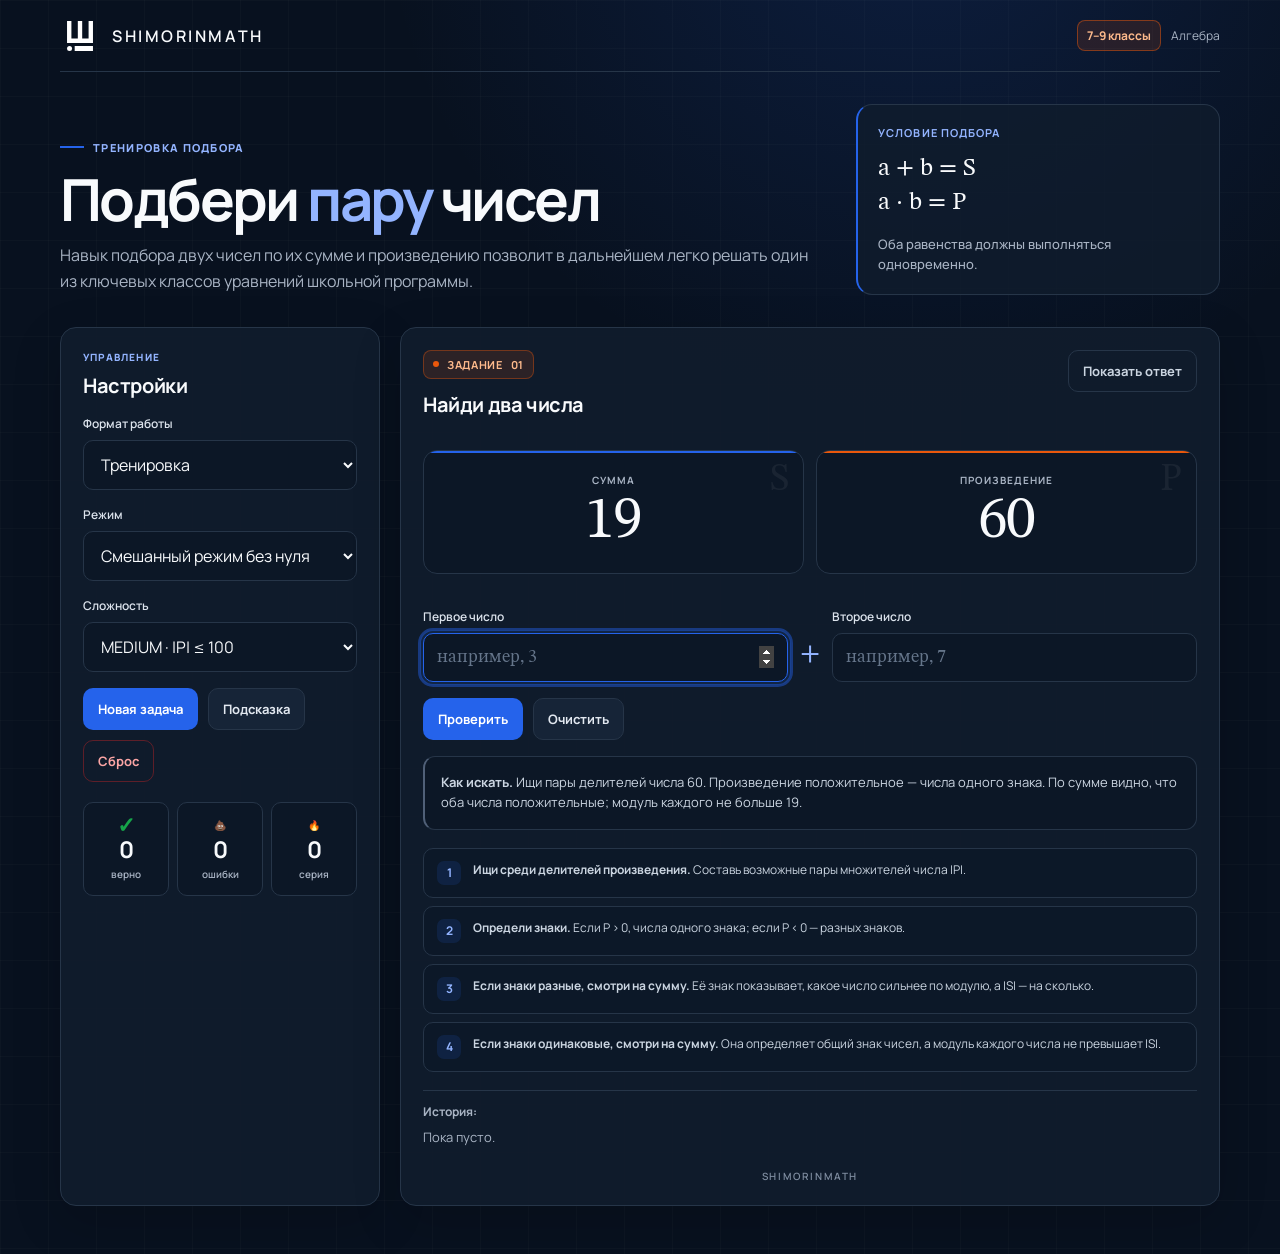
==== index.html @ 1be55e90 "Publish SHIMORINMATH trainer" ====
<!DOCTYPE html>
<html lang="ru">
<head>
  <meta charset="UTF-8" />
  <meta name="viewport" content="width=device-width, initial-scale=1.0" />
  <title>Подбери пару — SHIMORINMATH</title>
  <link rel="icon" href="SHIMORINMATH_Favicon.svg" type="image/svg+xml" />
  <style>
    @import url('https://fonts.googleapis.com/css2?family=Manrope:wght@400;500;600;700;800&family=STIX+Two+Math&display=swap');
    :root{
      --bg:#f2f0e9;
      --paper:#fffdf7;
      --ink:#101114;
      --muted:#66655f;
      --line:#101114;
      --soft-line:#d8d5ca;
      --acid:#eaff46;
      --blue:#4056f4;
      --pink:#ff6e91;
      --good:#087a4b;
      --bad:#b42318;
      --warn:#9a5800;
      --shadow:8px 8px 0 #101114;
      --radius:20px;
    }
    *{box-sizing:border-box}
    html{scroll-behavior:smooth}
    body{
      margin:0;
      font-family: Inter, -apple-system, BlinkMacSystemFont, "Segoe UI", Arial, sans-serif;
      background:
        linear-gradient(rgba(16,17,20,.045) 1px, transparent 1px),
        linear-gradient(90deg,rgba(16,17,20,.045) 1px, transparent 1px),
        var(--bg);
      background-size:28px 28px;
      color:var(--ink);
      min-height:100vh;
    }
    button,input,select{font:inherit}
    button:focus-visible,input:focus-visible,select:focus-visible{outline:4px solid rgba(64,86,244,.28);outline-offset:2px}
    .page{max-width:1240px;margin:0 auto;padding:22px 18px 44px}
    header{
      display:flex;align-items:center;justify-content:space-between;gap:18px;
      color:var(--muted);font-size:13px;letter-spacing:.02em;margin-bottom:18px;
    }
    .brand{display:flex;align-items:center;gap:11px;font-weight:950;color:var(--ink);letter-spacing:-.03em}
    .brand-mark{width:40px;height:40px;display:grid;place-items:center;background:var(--acid);border:2px solid var(--ink);border-radius:11px;transform:rotate(-3deg);font-size:15px}
    .brand-name{font-size:17px}.brand-name i{font-style:normal;color:var(--blue)}
    .header-note{font-family:ui-monospace,SFMono-Regular,Menlo,monospace;text-transform:uppercase;letter-spacing:.08em}
    .hero{
      position:relative;overflow:hidden;
      background:var(--ink);color:#fff;
      border:2px solid var(--line);
      border-radius:var(--radius);
      box-shadow:var(--shadow);
      padding:32px;
      display:grid;
      grid-template-columns:1.25fr .75fr;
      gap:28px;
      align-items:stretch;
    }
    .hero:after{content:"x²";position:absolute;right:-24px;bottom:-68px;font-size:220px;font-weight:950;color:rgba(255,255,255,.045);letter-spacing:-.09em;pointer-events:none}
    .eyebrow{display:inline-flex;align-items:center;gap:8px;background:var(--acid);color:var(--ink);border-radius:999px;padding:8px 12px;font-size:12px;font-weight:950;text-transform:uppercase;letter-spacing:.09em;margin-bottom:18px}
    .eyebrow:before{content:"";width:8px;height:8px;border-radius:50%;background:var(--blue)}
    h1{margin:0 0 12px;font-size:clamp(36px,5.2vw,68px);line-height:.94;letter-spacing:-.065em;max-width:760px}
    .hero h1 em{font-style:normal;color:var(--acid)}
    .lead{margin:0;color:#cbc9c1;font-size:18px;line-height:1.5;max-width:760px}
    .pill-row{display:flex;gap:10px;flex-wrap:wrap;margin-top:20px}
    .pill{border:1px solid #4a4b50;background:#222328;color:#f8f7f2;border-radius:999px;padding:8px 12px;font-size:13px}
    .formula-card{
      position:relative;z-index:1;border:2px solid var(--ink);background:var(--acid);color:var(--ink);
      border-radius:18px;padding:22px;display:flex;flex-direction:column;justify-content:center;gap:13px;transform:rotate(1deg);
    }
    .formula-title{font-weight:950;font-size:13px;text-transform:uppercase;letter-spacing:.1em}
    .formula{font-size:25px;line-height:1.28;font-weight:900;letter-spacing:-.035em}
    .formula small{display:block;color:#37382f;font-weight:650;font-size:14px;margin-top:6px;letter-spacing:0;line-height:1.45}

    .grid{display:grid;grid-template-columns:350px 1fr;gap:22px;margin-top:24px}
    .panel{background:var(--paper);border:2px solid var(--line);border-radius:var(--radius);box-shadow:5px 5px 0 rgba(16,17,20,.95);padding:22px}
    .panel h2{margin:0 0 14px;font-size:22px;letter-spacing:-.035em}
    .section-kicker{font-family:ui-monospace,SFMono-Regular,Menlo,monospace;color:var(--blue);font-size:11px;font-weight:900;text-transform:uppercase;letter-spacing:.1em;margin-bottom:8px}
    label{display:block;font-weight:850;margin:14px 0 8px}
    select, input{
      width:100%;border:2px solid var(--line);border-radius:13px;padding:13px 14px;background:#fff;color:var(--ink);outline:none;
    }
    input:focus, select:focus{border-color:var(--blue);box-shadow:0 0 0 4px rgba(64,86,244,.13)}
    .btns{display:flex;gap:10px;flex-wrap:wrap;margin-top:16px}
    button{
      border:2px solid var(--ink);border-radius:13px;padding:12px 15px;font-weight:900;font-size:14px;cursor:pointer;
      transition:.15s transform ease,.15s box-shadow ease,.15s background ease;box-shadow:3px 3px 0 var(--ink);
    }
    button:hover{transform:translate(-1px,-1px);box-shadow:5px 5px 0 var(--ink)}
    button:active{transform:translate(2px,2px);box-shadow:1px 1px 0 var(--ink)}
    .primary{background:var(--blue);color:white}
    .secondary{background:var(--acid);color:var(--ink)}
    .ghost{background:#fff;color:var(--ink)}
    .danger{background:#ffe6e1;color:var(--bad)}
    .stats{display:grid;grid-template-columns:repeat(3,1fr);gap:10px;margin-top:18px}
    .stat{background:#fff;border:2px solid var(--line);border-radius:14px;padding:11px 7px;text-align:center}
    .stat:nth-child(1){background:var(--acid)}
    .stat b{display:block;font-size:24px;line-height:1}.stat span{font-size:11px;color:#44443f;font-weight:750}

    .task{position:relative;overflow:hidden;min-height:560px}
    .task-top{display:flex;justify-content:space-between;gap:16px;align-items:flex-start;margin-bottom:18px}
    .badge{display:inline-flex;align-items:center;gap:7px;border:2px solid var(--ink);border-radius:999px;background:#fff;color:var(--ink);padding:7px 11px;font-weight:900;font-size:13px}
    .quality{margin-top:9px;color:var(--muted);font-size:13px;font-weight:700}
    .big-numbers{display:grid;grid-template-columns:1fr 1fr;gap:14px;margin:18px 0}
    .number-card{
      position:relative;overflow:hidden;border:2px solid var(--line);border-radius:18px;background:#fff;padding:20px;text-align:center;
    }
    .number-card:first-child{background:var(--acid)}
    .number-card:last-child{background:#dfe3ff}
    .number-card:after{position:absolute;right:12px;top:6px;font:900 44px/1 ui-monospace,SFMono-Regular,Menlo,monospace;color:rgba(16,17,20,.09)}
    .number-card:first-child:after{content:"S"}.number-card:last-child:after{content:"P"}
    .number-card span{display:block;color:#44443f;font-weight:850;margin-bottom:6px;text-transform:uppercase;letter-spacing:.08em;font-size:12px}.number-card b{font-size:62px;letter-spacing:-.07em}
    .inputs{display:grid;grid-template-columns:1fr auto 1fr;gap:12px;align-items:end;margin:18px 0 12px}
    .plus{padding-bottom:12px;font-size:30px;font-weight:950;color:var(--blue)}
    .feedback{min-height:74px;margin-top:16px;border-radius:16px;padding:16px 18px;border:2px solid var(--line);background:#f5f3ec;color:#34342f;line-height:1.45}
    .feedback.good{background:#e6f9ed;border-color:var(--good);color:#05603a}.feedback.bad{background:#fff0ed;border-color:var(--bad);color:#912018}.feedback.warn{background:#fff3cf;border-color:var(--warn);color:#7b4600}
    .steps{margin-top:18px;display:grid;gap:10px}
    .step{display:flex;gap:12px;align-items:flex-start;border:1.5px solid var(--soft-line);background:#fff;border-radius:14px;padding:13px 14px;color:#34342f;line-height:1.42}
    .step-num{flex:0 0 auto;width:28px;height:28px;border:2px solid var(--ink);border-radius:9px;background:var(--acid);display:grid;place-items:center;font-weight:950;color:var(--ink)}
    .hint-box{display:none;margin-top:14px;border:2px dashed var(--blue);background:#eff1ff;border-radius:16px;padding:15px 16px;color:#2639a8;line-height:1.45}
    .hint-box.show{display:block}
    .history{margin-top:18px;max-height:150px;overflow:auto;border-top:2px solid var(--line);padding-top:12px;color:var(--muted);font-size:14px}
    .history-item{display:flex;justify-content:space-between;gap:10px;padding:7px 0;border-bottom:1px solid var(--soft-line)}.history-item:last-child{border-bottom:0}
    .mini{font-size:13px;color:var(--muted);line-height:1.45;margin-top:8px}
    .method-note{margin-top:18px;padding:14px;border-radius:14px;background:#f1efe6;border:1.5px solid var(--soft-line);font-size:12px;color:#5d5c55;line-height:1.5}
    .method-note b{color:var(--ink)}
    .print-note{margin-top:22px;color:var(--ink);text-align:center;font-weight:950;letter-spacing:-.03em;font-size:15px}.print-note i{font-style:normal;color:var(--blue)}
    .confetti{position:absolute;inset:0;pointer-events:none;overflow:hidden}.confetti i{position:absolute;width:8px;height:14px;border:2px solid var(--ink);border-radius:3px;background:var(--acid);opacity:.95;animation:fall 900ms ease-out forwards}
    @keyframes fall{0%{transform:translateY(-30px) rotate(0deg);opacity:1}100%{transform:translateY(520px) rotate(320deg);opacity:0}}
    @media(max-width:900px){.hero,.grid{grid-template-columns:1fr}.hero{padding:26px}.formula-card{transform:none}.number-card b{font-size:48px}.inputs{grid-template-columns:1fr}.plus{display:none}}
    @media(max-width:560px){.page{padding:12px 10px 30px}header{align-items:flex-start}.header-note{display:none}.hero,.panel{padding:18px;box-shadow:4px 4px 0 var(--ink)}.big-numbers{grid-template-columns:1fr 1fr;gap:8px}.number-card{padding:16px 8px}.number-card b{font-size:42px}.task-top{align-items:center}.task-top .ghost{padding:9px 10px}.btns button{flex:1}.stats{gap:6px}.brand-name{font-size:15px}}
    @media(prefers-reduced-motion:reduce){*{scroll-behavior:auto!important;animation-duration:.01ms!important;transition:none!important}}

    /* SHIMORINMATH brandbook v1.0 — digital product */
    :root{
      --bg:#08111F;
      --paper:#101C2C;
      --ink:#F8FAFC;
      --muted:#A9B4C4;
      --line:#263548;
      --soft-line:#263548;
      --blue:#2563EB;
      --good:#16A34A;
      --bad:#DC2626;
      --warn:#D97706;
      --orange:#EA580C;
      --surface-deep:#0C1726;
      --surface-raised:#162437;
      --shadow:0 16px 50px rgba(0,0,0,.16);
      --radius:16px;
      --font:Manrope,-apple-system,BlinkMacSystemFont,"Segoe UI",Arial,sans-serif;
      --math:"STIX Two Math","Cambria Math",Georgia,serif;
    }
    html{color-scheme:dark}
    body{
      font-family:var(--font);
      background:
        radial-gradient(circle at 72% -10%,rgba(37,99,235,.16),transparent 34rem),
        linear-gradient(rgba(255,255,255,.018) 1px,transparent 1px),
        linear-gradient(90deg,rgba(255,255,255,.018) 1px,transparent 1px),
        var(--bg);
      background-size:auto,48px 48px,48px 48px,auto;
      color:var(--ink);
    }
    button:focus-visible,input:focus-visible,select:focus-visible{outline:3px solid rgba(37,99,235,.45);outline-offset:2px}
    .page{max-width:1200px;padding:0 20px 48px}
    header{
      min-height:72px;margin-bottom:32px;border-bottom:1px solid var(--line);
      align-items:center;color:var(--muted);font-size:12px;
    }
    .brand{gap:12px;color:var(--ink);font-weight:600;letter-spacing:0}
    .brand-logo{display:block;width:40px;height:40px;flex:0 0 40px}
    .brand-name{font-size:16px;font-weight:600;letter-spacing:.16em}
    .header-note{display:flex;align-items:center;gap:10px;font-family:var(--font);text-transform:none;letter-spacing:0}
    .age-marker{
      padding:6px 9px;border:1px solid rgba(234,88,12,.48);border-radius:8px;
      background:rgba(234,88,12,.13);color:#FDBA8C;font-weight:700;
    }
    .hero{
      padding:0 0 32px;background:transparent;color:var(--ink);border:0;border-radius:0;box-shadow:none;
      grid-template-columns:1.35fr .65fr;gap:40px;align-items:end;overflow:visible;
    }
    .hero:after{display:none}
    .eyebrow{
      display:flex;align-items:center;gap:9px;padding:0;margin-bottom:14px;background:transparent;color:#93B4FF;
      border-radius:0;font-size:11px;font-weight:800;letter-spacing:.12em;
    }
    .eyebrow:before{width:24px;height:2px;border-radius:0;background:var(--blue)}
    h1{margin:0 0 14px;font-size:clamp(36px,5vw,58px);line-height:1.02;letter-spacing:-.045em;font-weight:700}
    .hero h1 em{color:#93B4FF}
    .lead{color:var(--muted);font-size:16px;line-height:1.65}
    .pill-row{margin-top:20px}
    .pill{
      border:1px solid var(--line);background:rgba(16,28,44,.72);color:#CBD5E1;
      border-radius:8px;padding:7px 10px;font-size:11px;font-weight:600;
    }
    .formula-card{
      position:relative;border:1px solid var(--line);border-left:2px solid var(--blue);
      background:rgba(16,28,44,.8);color:var(--ink);border-radius:var(--radius);
      padding:20px;gap:12px;transform:none;
    }
    .formula-title{color:#93B4FF;font-weight:700;font-size:11px}
    .formula{font-family:var(--math);font-size:25px;line-height:1.35;font-weight:400;letter-spacing:0}
    .formula small{color:var(--muted);font-family:var(--font);font-weight:500;font-size:13px;margin-top:2px;line-height:1.55}
    .grid{grid-template-columns:320px 1fr;gap:20px;margin-top:0}
    .panel{
      background:rgba(16,28,44,.94);border:1px solid var(--line);border-radius:var(--radius);
      box-shadow:var(--shadow);padding:22px;
    }
    .panel h2{font-size:20px;letter-spacing:-.02em;font-weight:700}
    .section-kicker{font-family:var(--font);color:#93B4FF;font-size:10px;font-weight:800;letter-spacing:.12em}
    label{color:#DCE3EC;font-weight:600;font-size:12px;margin:16px 0 8px}
    select,input{
      border:1px solid var(--line);border-radius:10px;padding:12px 13px;
      background:var(--surface-deep);color:var(--ink);
    }
    input::placeholder{color:#65758A}
    input:focus,select:focus{border-color:var(--blue);box-shadow:0 0 0 3px rgba(37,99,235,.13)}
    button{
      border:1px solid transparent;border-radius:10px;padding:11px 14px;font-weight:700;font-size:13px;
      box-shadow:none;transition:.16s background ease,.16s border-color ease,.16s transform ease;
    }
    button:hover{transform:translateY(-1px);box-shadow:none}
    button:active{transform:translateY(0);box-shadow:none}
    .primary{background:var(--blue);color:#fff}.primary:hover{background:#1D4ED8}
    .secondary{background:var(--surface-raised);border-color:var(--line);color:#E2E8F0}
    .secondary:hover,.ghost:hover{background:#1B2B40}
    .ghost{background:transparent;border-color:var(--line);color:#CBD5E1}
    .danger{background:transparent;border-color:rgba(220,38,38,.38);color:#FCA5A5}
    .danger:hover{background:rgba(220,38,38,.13)}
    .stats{gap:8px;margin-top:20px}
    .stat{background:var(--surface-deep);border:1px solid var(--line);border-radius:10px;padding:12px 6px}
    .stat:nth-child(1){background:var(--surface-deep)}
    .stat b{font-size:23px;font-weight:700}.stat span{font-size:10px;color:var(--muted);font-weight:600}
    .badge{
      gap:8px;border:1px solid rgba(234,88,12,.38);border-radius:8px;
      background:rgba(234,88,12,.13);color:#FDBA8C;padding:6px 9px;
      font-weight:700;font-size:11px;text-transform:uppercase;letter-spacing:.06em;
    }
    .badge:before{content:"";width:6px;height:6px;border-radius:50%;background:var(--orange)}
    .quality{margin-top:8px;color:var(--muted);font-size:12px;font-weight:500}
    .big-numbers{gap:12px}
    .number-card{
      border:1px solid var(--line);border-radius:14px;background:var(--surface-deep);
      padding:22px;
    }
    .number-card:first-child,.number-card:last-child{background:var(--surface-deep)}
    .number-card:before{content:"";position:absolute;left:0;right:0;top:0;height:2px;background:var(--blue)}
    .number-card:last-child:before{background:var(--orange)}
    .number-card:after{right:14px;top:10px;font:400 38px/1 var(--math);color:rgba(248,250,252,.06)}
    .number-card span{color:var(--muted);font-weight:700;margin-bottom:4px;font-size:10px;letter-spacing:.1em}
    .number-card b{font-family:var(--math);font-size:60px;font-weight:400;line-height:1;letter-spacing:-.02em}
    .inputs input{font-family:var(--math);font-size:18px}
    .plus{padding-bottom:10px;font-family:var(--math);font-size:28px;font-weight:400;color:#93B4FF}
    .feedback{
      border:1px solid var(--line);border-left:2px solid #506078;border-radius:12px;
      background:var(--surface-deep);color:#CBD5E1;padding:15px 16px;line-height:1.55;font-size:13px;
    }
    .feedback.good{background:rgba(22,163,74,.13);border-color:rgba(22,163,74,.45);border-left-color:var(--good);color:#BBF7D0}
    .feedback.bad{background:rgba(220,38,38,.13);border-color:rgba(220,38,38,.42);border-left-color:var(--bad);color:#FECACA}
    .feedback.warn{background:rgba(217,119,6,.13);border-color:rgba(217,119,6,.4);border-left-color:var(--warn);color:#FDE68A}
    .steps{gap:8px}
    .step{
      border:1px solid var(--line);background:rgba(12,23,38,.58);border-radius:10px;
      padding:12px 13px;color:#CBD5E1;line-height:1.5;font-size:12px;
    }
    .step-num{
      width:24px;height:24px;border:0;border-radius:7px;background:rgba(37,99,235,.14);
      font-weight:700;color:#93B4FF;
    }
    .hint-box{
      border:1px solid rgba(37,99,235,.45);border-left:2px solid var(--blue);
      background:rgba(37,99,235,.14);border-radius:12px;padding:15px 16px;
      color:#C7D7FE;line-height:1.5;font-size:13px;
    }
    .history{border-top:1px solid var(--line);color:var(--muted);font-size:12px}
    .history-item{border-bottom:1px solid rgba(38,53,72,.72)}
    .method-note{
      padding:13px;border-radius:10px;background:var(--surface-deep);border:1px solid var(--line);
      font-size:11px;color:var(--muted);line-height:1.55;
    }
    .method-note b{color:#DCE3EC}
    .print-note{color:#7F8DA0;font-weight:600;letter-spacing:.16em;font-size:10px}
    .confetti{display:none}
    .task.is-solved{animation:solvedPulse 700ms ease}
    @keyframes solvedPulse{0%,100%{border-color:var(--line)}45%{border-color:rgba(22,163,74,.82);box-shadow:0 0 0 4px rgba(22,163,74,.09)}}
    @media(max-width:900px){
      .hero,.grid{grid-template-columns:1fr}.hero{padding:0 0 24px;gap:24px}
      .number-card b{font-size:50px}.inputs{grid-template-columns:1fr}.plus{display:none}
    }
    @media(max-width:560px){
      .page{padding:0 12px 32px}header{min-height:64px;margin-bottom:24px;align-items:center}
      .brand-divider,.brand-product,.header-note>span:not(.age-marker){display:none}.header-note{display:flex}
      .hero{padding:0 0 24px}.panel{padding:17px;box-shadow:var(--shadow)}
      .number-card{padding:18px 8px}.number-card b{font-size:44px}.brand-name{font-size:14px}
    }
    [hidden]{display:none!important}
    button:disabled,select:disabled,input:disabled{cursor:not-allowed;opacity:.52}
    .stat-icon{display:block;height:20px;margin-bottom:3px;font-size:17px;line-height:20px}
    .stat-icon.correct{color:var(--good);font-size:22px;font-weight:800}
    .exam-status{display:grid;grid-template-columns:1fr 1fr;gap:8px;margin-top:14px}
    .exam-metric{padding:11px 12px;border:1px solid rgba(234,88,12,.4);border-radius:10px;background:rgba(234,88,12,.1)}
    .exam-metric span{display:block;color:#FDBA8C;font-size:9px;font-weight:700;text-transform:uppercase;letter-spacing:.09em}
    .exam-metric b{display:block;margin-top:4px;color:var(--ink);font-size:20px}
    .exam-result{
      position:absolute;inset:0;z-index:5;display:grid;place-items:center;padding:24px;
      background:rgba(8,17,31,.94);backdrop-filter:blur(8px);
    }
    .result-card{
      width:min(520px,100%);padding:28px;border:1px solid var(--line);border-top:2px solid var(--blue);
      border-radius:16px;background:var(--paper);box-shadow:0 22px 70px rgba(0,0,0,.35);text-align:center;
    }
    .result-label{color:#93B4FF;font-size:11px;font-weight:800;text-transform:uppercase;letter-spacing:.12em}
    .result-grade{margin:8px 0 2px;font-family:var(--math);font-size:86px;font-weight:400;line-height:1;color:var(--ink)}
    .result-summary{color:#DCE3EC;font-size:15px;font-weight:700}
    .result-comment{max-width:410px;margin:14px auto 0;color:var(--muted);font-size:13px;line-height:1.6}
    .result-card .btns{justify-content:center;margin-top:22px}
  </style>
</head>
<body>
  <div class="page">
    <header>
      <div class="brand">
        <img class="brand-logo" src="SHIMORINMATH_Logo_White.svg" alt="" width="40" height="40" />
        <span class="brand-name">SHIMORINMATH</span>
      </div>
      <div class="header-note"><span class="age-marker">7–9 классы</span><span>Алгебра</span></div>
    </header>

    <section class="hero">
      <div>
        <div class="eyebrow">Тренировка подбора</div>
        <h1>Подбери <em>пару</em> чисел</h1>
        <p class="lead">Навык подбора двух чисел по их сумме и произведению позволит в дальнейшем легко решать один из ключевых классов уравнений школьной программы.</p>
      </div>
      <div class="formula-card">
        <div class="formula-title">Условие подбора</div>
        <div class="formula">a + b = S<br>a · b = P</div>
        <div class="formula"><small>Оба равенства должны выполняться одновременно.</small></div>
      </div>
    </section>

    <main class="grid">
      <aside class="panel">
        <div class="section-kicker">управление</div>
        <h2>Настройки</h2>
        <label for="workMode">Формат работы</label>
        <select id="workMode">
          <option value="training" selected>Тренировка</option>
          <option value="exam">Зачёт: 5 заданий за 3 минуты</option>
        </select>

        <label for="level">Режим</label>
        <select id="level">
          <option value="positive">Оба числа положительные</option>
          <option value="sameSign">Одинаковые знаки без нуля</option>
          <option value="differentSign">Разные знаки без нуля</option>
          <option value="mixed" selected>Смешанный режим без нуля</option>
        </select>

        <label for="range">Сложность</label>
        <select id="range">
          <option value="50">LIGHT · |P| ≤ 50</option>
          <option value="100" selected>MEDIUM · |P| ≤ 100</option>
          <option value="200">HARD · |P| ≤ 200</option>
        </select>

        <div class="btns">
          <button class="primary" id="newTask">Новая задача</button>
          <button class="secondary" id="showHint">Подсказка</button>
          <button class="danger" id="resetStats">Сброс</button>
        </div>

        <div class="stats">
          <div class="stat"><span class="stat-icon correct">✓</span><b id="score">0</b><span>верно</span></div>
          <div class="stat"><span class="stat-icon">💩</span><b id="errors">0</b><span>ошибки</span></div>
          <div class="stat"><span class="stat-icon">🔥</span><b id="streak">0</b><span>серия</span></div>
        </div>

        <div class="exam-status" id="examStatus" hidden>
          <div class="exam-metric"><span>Осталось</span><b id="examTimer">03:00</b></div>
          <div class="exam-metric"><span>Выполнено</span><b id="examProgress">0 / 5</b></div>
        </div>

      </aside>

      <section class="panel task">
        <div class="task-top">
          <div>
            <span class="badge">Задание <span id="taskNumber">01</span></span>
            <h2 style="margin-top:12px">Найди два числа</h2>
          </div>
          <button class="ghost" id="reveal">Показать ответ</button>
        </div>

        <div class="big-numbers">
          <div class="number-card"><span>сумма</span><b id="sum">?</b></div>
          <div class="number-card"><span>произведение</span><b id="product">?</b></div>
        </div>

        <div class="inputs">
          <div>
            <label for="a">Первое число</label>
            <input id="a" type="number" inputmode="numeric" placeholder="например, 3" />
          </div>
          <div class="plus">+</div>
          <div>
            <label for="b">Второе число</label>
            <input id="b" type="number" inputmode="numeric" placeholder="например, 7" />
          </div>
        </div>

        <div class="btns">
          <button class="primary" id="check">Проверить</button>
          <button class="secondary" id="clear">Очистить</button>
        </div>

        <div class="feedback" id="feedback">Ищи подходящую пару среди делителей произведения, затем проверяй сумму.</div>
        <div class="hint-box" id="hint"></div>

        <div class="steps">
          <div class="step"><div class="step-num">1</div><div><b>Ищи среди делителей произведения.</b> Составь возможные пары множителей числа |P|.</div></div>
          <div class="step"><div class="step-num">2</div><div><b>Определи знаки.</b> Если P &gt; 0, числа одного знака; если P &lt; 0 — разных знаков.</div></div>
          <div class="step"><div class="step-num">3</div><div><b>Если знаки разные, смотри на сумму.</b> Её знак показывает, какое число сильнее по модулю, а |S| — на сколько.</div></div>
          <div class="step"><div class="step-num">4</div><div><b>Если знаки одинаковые, смотри на сумму.</b> Она определяет общий знак чисел, а модуль каждого числа не превышает |S|.</div></div>
        </div>

        <div class="history" id="history"><b>История:</b><div class="mini">Пока пусто.</div></div>
        <div class="print-note">SHIMORINMATH</div>

        <div class="exam-result" id="examResult" hidden>
          <div class="result-card">
            <div class="result-label">Результат зачёта</div>
            <div class="result-grade" id="resultGrade">5</div>
            <div class="result-summary" id="resultSummary">5 из 5 верно</div>
            <div class="result-comment" id="resultComment"></div>
            <div class="btns">
              <button class="primary" id="restartExam">Пройти ещё раз</button>
              <button class="ghost" id="exitExam">Тренировка</button>
            </div>
          </div>
        </div>
      </section>
    </main>
  </div>

<script>
  const state = {
    a: 2, b: 6, sum: 8, product: 12,
    score: 0, errors: 0, streak: 0, history: [],
    hintStage: 0, taskCount: 0, recentKeys: [],
    solved: false, advanceTimer: null,
    exam: { active: false, answered: 0, startedAt: 0, timerId: null }
  };
  const $ = id => document.getElementById(id);

  function randInt(min, max){ return Math.floor(Math.random() * (max - min + 1)) + min; }
  function choice(arr){ return arr[Math.floor(Math.random() * arr.length)]; }

  const LEVEL_PROFILE = {
    50:  { minProduct: 12, minRoutes: 2, maxNumber: 24 },
    100: { minProduct: 20, minRoutes: 2, maxNumber: 50 },
    200: { minProduct: 30, minRoutes: 3, maxNumber: 100 }
  };

  const routeCountCache = new Map();
  function nonTrivialRouteCount(product){
    const n = Math.abs(product);
    if(routeCountCache.has(n)) return routeCountCache.get(n);
    let count = 0;
    for(let d = 2; d <= Math.sqrt(n); d++){
      const q = n / d;
      if(Number.isInteger(q) && q <= 100) count++;
    }
    routeCountCache.set(n, count);
    return count;
  }

  const ALL_PAIRS = [];
  for(let a = -100; a <= 100; a++){
    if(Math.abs(a) <= 1) continue;
    for(let b = a; b <= 100; b++){
      if(Math.abs(b) <= 1) continue;
      const product = a * b;
      ALL_PAIRS.push({
        a, b,
        sum: a + b,
        product,
        routes: nonTrivialRouteCount(product)
      });
    }
  }

  const DATABASE = {
    50: buildByCap(50),
    100: buildByCap(100),
    200: buildByCap(200)
  };

  function buildByCap(cap){
    const profile = LEVEL_PROFILE[cap];
    return ALL_PAIRS
      .filter(pair => {
        const absProduct = Math.abs(pair.product);
        return absProduct >= profile.minProduct
          && absProduct <= cap
          && pair.routes >= profile.minRoutes
          && Math.max(Math.abs(pair.a), Math.abs(pair.b)) <= profile.maxNumber
          && pair.sum !== 0;
      })
      .map(pair => ({
        ...pair,
        contentScore:
          pair.routes * 18
          + (Math.abs(pair.product) / cap) * 16
          + (Math.min(Math.abs(pair.a), Math.abs(pair.b)) >= 3 ? 5 : 0)
          - (Math.abs(pair.a) === Math.abs(pair.b) ? 9 : 0)
      }));
  }

  function matchesMode(pair, mode){
    if(mode === 'positive') return pair.a > 0 && pair.b > 0;
    if(mode === 'sameSign') return pair.product > 0;
    if(mode === 'differentSign') return pair.product < 0;
    return true;
  }

  function makePair(){
    const cap = Number($('range').value);
    const level = $('level').value;
    const base = DATABASE[cap].filter(pair => matchesMode(pair, level));
    const fresh = base.filter(pair => !state.recentKeys.includes(`${pair.sum}|${pair.product}`));
    const available = fresh.length >= 10 ? fresh : base;

    const ranked = [...available].sort((x, y) => y.contentScore - x.contentScore);
    const eliteSize = Math.max(12, Math.ceil(ranked.length * 0.42));
    const elite = ranked.slice(0, eliteSize);
    const minScore = elite[elite.length - 1].contentScore;
    const weighted = elite.map(pair => ({
      pair,
      weight: Math.pow(pair.contentScore - minScore + 4, 1.35)
    }));
    const total = weighted.reduce((sum, item) => sum + item.weight, 0);
    let cursor = Math.random() * total;
    for(const item of weighted){
      cursor -= item.weight;
      if(cursor <= 0) return item.pair;
    }
    return choice(elite);
  }

  function searchAdvice(){
    const absProduct = Math.abs(state.product);
    const absSum = Math.abs(state.sum);
    if(state.product < 0){
      if(state.sum > 0){
        return `Ищи пары делителей числа ${absProduct}. Произведение отрицательное — знаки разные. Сумма положительная, поэтому положительное число больше по модулю на ${absSum}.`;
      }
      if(state.sum < 0){
        return `Ищи пары делителей числа ${absProduct}. Произведение отрицательное — знаки разные. Сумма отрицательная, поэтому отрицательное число больше по модулю на ${absSum}.`;
      }
      return `Ищи пары делителей числа ${absProduct}. Произведение отрицательное — знаки разные, а нулевая сумма означает равные модули.`;
    }
    const commonSign = state.sum > 0 ? 'положительные' : 'отрицательные';
    return `Ищи пары делителей числа ${absProduct}. Произведение положительное — числа одного знака. По сумме видно, что оба числа ${commonSign}; модуль каждого не больше ${absSum}.`;
  }

  function newTask(){
    if(state.advanceTimer){
      clearTimeout(state.advanceTimer);
      state.advanceTimer = null;
    }
    const p = makePair();
    state.a = p.a; state.b = p.b;
    state.sum = p.a + p.b;
    state.product = p.a * p.b;
    state.hintStage = 0;
    state.solved = false;
    state.taskCount++;
    const key = `${state.sum}|${state.product}`;
    state.recentKeys.unshift(key);
    state.recentKeys = state.recentKeys.slice(0, 12);
    $('sum').textContent = state.sum;
    $('product').textContent = state.product;
    $('taskNumber').textContent = String(state.taskCount).padStart(2, '0');
    $('a').value = '';
    $('b').value = '';
    $('hint').classList.remove('show');
    $('hint').innerHTML = '';
    setFeedback(state.exam.active ? 'Подбери два числа, которые одновременно дают указанную сумму и произведение.' : `<b>Как искать.</b> ${searchAdvice()}`, '');
    setModeControls();
    $('a').focus();
  }

  function setFeedback(text, cls){
    const f = $('feedback');
    f.className = 'feedback' + (cls ? ' ' + cls : '');
    f.innerHTML = text;
  }

  function updateStats(){
    $('score').textContent = state.score;
    $('errors').textContent = state.errors;
    $('streak').textContent = state.streak;
  }

  function check(){
    if(state.solved){
      setFeedback(state.exam.active ? 'Ответ принят. Сейчас появится следующее задание.' : 'Эта задача уже решена — сейчас появится следующая.', 'good');
      return;
    }
    const x = Number($('a').value);
    const y = Number($('b').value);
    if($('a').value === '' || $('b').value === '' || !Number.isFinite(x) || !Number.isFinite(y)){
      setFeedback('Нужно ввести два числа.', 'warn');
      return;
    }
    const s = x + y;
    const p = x * y;
    const ok = (s === state.sum && p === state.product);
    if(ok){
      state.score++; state.streak++; state.solved = true;
      addHistory(`S = ${state.sum}, P = ${state.product}`, `${x} и ${y}`, true);
      setFeedback(`✓ Верно: ${x} + ${y} = ${state.sum}, и ${x} · ${y} = ${state.product}.`, 'good');
      showSolvedState();
    } else {
      state.errors++;
      state.streak = 0;
      if(state.exam.active) state.solved = true;
      addHistory(`S = ${state.sum}, P = ${state.product}`, `${x} и ${y}`, false);
      if(s === state.sum && p !== state.product){
        setFeedback(`💩 Ошибка: сумма верная, но произведение равно ${p}, а нужно ${state.product}.${state.exam.active ? '' : `<br><br>${searchAdvice()}`}`, 'bad');
      } else if(p === state.product && s !== state.sum){
        setFeedback(`💩 Ошибка: произведение верное, но сумма равна ${s}, а нужно ${state.sum}.${state.exam.active ? '' : `<br><br>${searchAdvice()}`}`, 'bad');
      } else {
        setFeedback(`💩 Ошибка: сумма получилась ${s}, произведение ${p}. Нужны сумма ${state.sum} и произведение ${state.product}.${state.exam.active ? '' : `<br><br>${searchAdvice()}`}`, 'bad');
      }
    }
    updateStats();
    if(state.exam.active){
      state.exam.answered++;
      updateExamProgress();
      state.advanceTimer = setTimeout(
        () => state.exam.answered >= 5 ? finishExam(false) : newTask(),
        650
      );
    } else if(ok){
      state.advanceTimer = setTimeout(newTask, 1200);
    }
  }

  function factorPairs(n){
    const pairs = [];
    if(n === 0) return pairs;
    const abs = Math.abs(n);
    for(let d = 2; d <= Math.sqrt(abs); d++){
      if(abs % d === 0){
        const q = abs / d;
        if(q > 100) continue;
        if(n > 0){ pairs.push([d,q],[-d,-q]); }
        else { pairs.push([d,-q],[-d,q]); }
      }
    }
    return pairs;
  }

  function hint(){
    if(state.exam.active) return;
    state.hintStage = Math.min(state.hintStage + 1, 2);
    const box = $('hint');
    box.classList.add('show');
    const P = state.product;
    const S = state.sum;
    if(state.hintStage === 1){
      box.innerHTML = `<b>Подсказка 1.</b> ${searchAdvice()}`;
    } else if(state.hintStage === 2){
      const pairs = factorPairs(P).slice(0, 18).map(p => `${p[0]} и ${p[1]}`).join('; ');
      box.innerHTML = `<b>Подсказка 2.</b> Возможные пары множителей для произведения ${P}:<br>${pairs}.<br>Теперь проверь, у какой пары сумма равна ${S}.`;
    }
  }

  function reveal(){
    if(state.exam.active) return;
    $('hint').classList.add('show');
    $('hint').innerHTML = `<b>Ответ.</b> Подходящая пара: <b>${state.a} и ${state.b}</b>. Проверка: ${state.a} + ${state.b} = ${state.sum}; ${state.a} · ${state.b} = ${state.product}.`;
    state.streak = 0;
    updateStats();
  }

  function clearInputs(){ $('a').value=''; $('b').value=''; $('a').focus(); }

  function addHistory(task, answer, ok){
    state.history.unshift({task, answer, ok});
    state.history = state.history.slice(0,8);
    const html = '<b>История:</b>' + state.history.map(h => `<div class="history-item"><span>${h.ok ? '✓' : '💩'} ${h.task}</span><span>${h.answer}</span></div>`).join('');
    $('history').innerHTML = html;
  }

  function resetStats(){
    if(state.exam.active) return;
    state.score=0; state.errors=0; state.streak=0; state.history=[];
    updateStats();
    $('history').innerHTML='<b>История:</b><div class="mini">Пока пусто.</div>';
  }

  function stopExamTimer(){
    if(state.exam.timerId){
      clearInterval(state.exam.timerId);
      state.exam.timerId = null;
    }
  }

  function updateExamProgress(){
    $('examProgress').textContent = `${state.exam.answered} / 5`;
  }

  function updateExamTimer(){
    if(!state.exam.active) return;
    const remainingMs = 180000 - (Date.now() - state.exam.startedAt);
    const seconds = Math.max(0, Math.ceil(remainingMs / 1000));
    const minutes = Math.floor(seconds / 60);
    const restSeconds = seconds % 60;
    $('examTimer').textContent = `${String(minutes).padStart(2, '0')}:${String(restSeconds).padStart(2, '0')}`;
    if(remainingMs <= 0) finishExam(true);
  }

  function setModeControls(){
    const examSelected = $('workMode').value === 'exam';
    const examActive = state.exam.active;
    const examLocked = examSelected && !examActive;
    $('newTask').textContent = examSelected ? (examActive ? 'Зачёт идёт' : 'Начать зачёт') : 'Новая задача';
    $('newTask').disabled = examActive;
    $('workMode').disabled = examActive;
    $('level').disabled = examActive;
    $('range').disabled = examActive;
    $('resetStats').disabled = examActive;
    $('showHint').disabled = examSelected;
    $('reveal').disabled = examSelected;
    $('a').disabled = examLocked;
    $('b').disabled = examLocked;
    $('check').disabled = examLocked;
    $('clear').disabled = examLocked;
    document.querySelector('.task').classList.toggle('exam-active', examActive);
  }

  function prepareWorkMode(){
    if(state.advanceTimer){
      clearTimeout(state.advanceTimer);
      state.advanceTimer = null;
    }
    stopExamTimer();
    state.exam.active = false;
    $('examResult').hidden = true;
    const examSelected = $('workMode').value === 'exam';
    $('examStatus').hidden = !examSelected;
    $('examTimer').textContent = '03:00';
    state.exam.answered = 0;
    updateExamProgress();
    setModeControls();
    if(examSelected){
      setFeedback('Зачёт состоит из 5 заданий. На выполнение даётся 3 минуты. Подсказка и показ ответа будут отключены.', '');
    } else {
      resetStats();
      state.taskCount = 0;
      newTask();
    }
  }

  function startExam(){
    if(state.advanceTimer){
      clearTimeout(state.advanceTimer);
      state.advanceTimer = null;
    }
    stopExamTimer();
    state.score = 0;
    state.errors = 0;
    state.streak = 0;
    state.history = [];
    state.taskCount = 0;
    state.exam.active = true;
    state.exam.answered = 0;
    state.exam.startedAt = Date.now();
    $('history').innerHTML='<b>История:</b><div class="mini">Пока пусто.</div>';
    $('examResult').hidden = true;
    $('examStatus').hidden = false;
    $('examTimer').textContent = '03:00';
    updateExamProgress();
    updateStats();
    setModeControls();
    newTask();
    state.exam.timerId = setInterval(updateExamTimer, 200);
  }

  function finishExam(timedOut){
    if(!state.exam.active) return;
    stopExamTimer();
    if(state.advanceTimer){
      clearTimeout(state.advanceTimer);
      state.advanceTimer = null;
    }
    const unanswered = Math.max(0, 5 - state.exam.answered);
    if(timedOut && unanswered) state.errors += unanswered;
    state.exam.active = false;
    state.solved = true;
    if(timedOut) $('examTimer').textContent = '00:00';
    updateStats();
    setModeControls();

    const grade = state.score === 5 ? 5 : state.score === 4 ? 4 : state.score === 3 ? 3 : 2;
    const comments = {
      5: 'Отлично. Пары находятся быстро и уверенно.',
      4: 'Хорошо. Навык сформирован; осталось немного увеличить скорость и внимательность.',
      3: 'Зачёт пройден на базовом уровне. Стоит потренировать определение знаков и перебор делителей.',
      2: 'Пока не зачтено. Сначала определяй знаки по произведению, затем перебирай его делители и проверяй сумму.'
    };
    const timeoutNote = timedOut && unanswered
      ? ` Время закончилось: не выполнено заданий — ${unanswered}.`
      : '';
    $('resultGrade').textContent = grade;
    $('resultSummary').textContent = `${state.score} из 5 верно`;
    $('resultComment').textContent = comments[grade] + timeoutNote;
    $('examResult').hidden = false;
  }

  function primaryAction(){
    if($('workMode').value === 'exam') startExam();
    else newTask();
  }

  function exitExam(){
    $('workMode').value = 'training';
    prepareWorkMode();
  }

  function showSolvedState(){
    const task = document.querySelector('.task');
    task.classList.remove('is-solved');
    void task.offsetWidth;
    task.classList.add('is-solved');
    setTimeout(() => task.classList.remove('is-solved'), 750);
  }

  $('newTask').addEventListener('click', primaryAction);
  $('check').addEventListener('click', check);
  $('showHint').addEventListener('click', hint);
  $('reveal').addEventListener('click', reveal);
  $('clear').addEventListener('click', clearInputs);
  $('resetStats').addEventListener('click', resetStats);
  $('workMode').addEventListener('change', prepareWorkMode);
  $('level').addEventListener('change', () => { if($('workMode').value === 'training') newTask(); });
  $('range').addEventListener('change', () => { if($('workMode').value === 'training') newTask(); });
  $('restartExam').addEventListener('click', startExam);
  $('exitExam').addEventListener('click', exitExam);
  ['a','b'].forEach(id => $(id).addEventListener('keydown', e => { if(e.key === 'Enter') check(); }));
  updateStats();
  newTask();
</script>
</body>
</html>
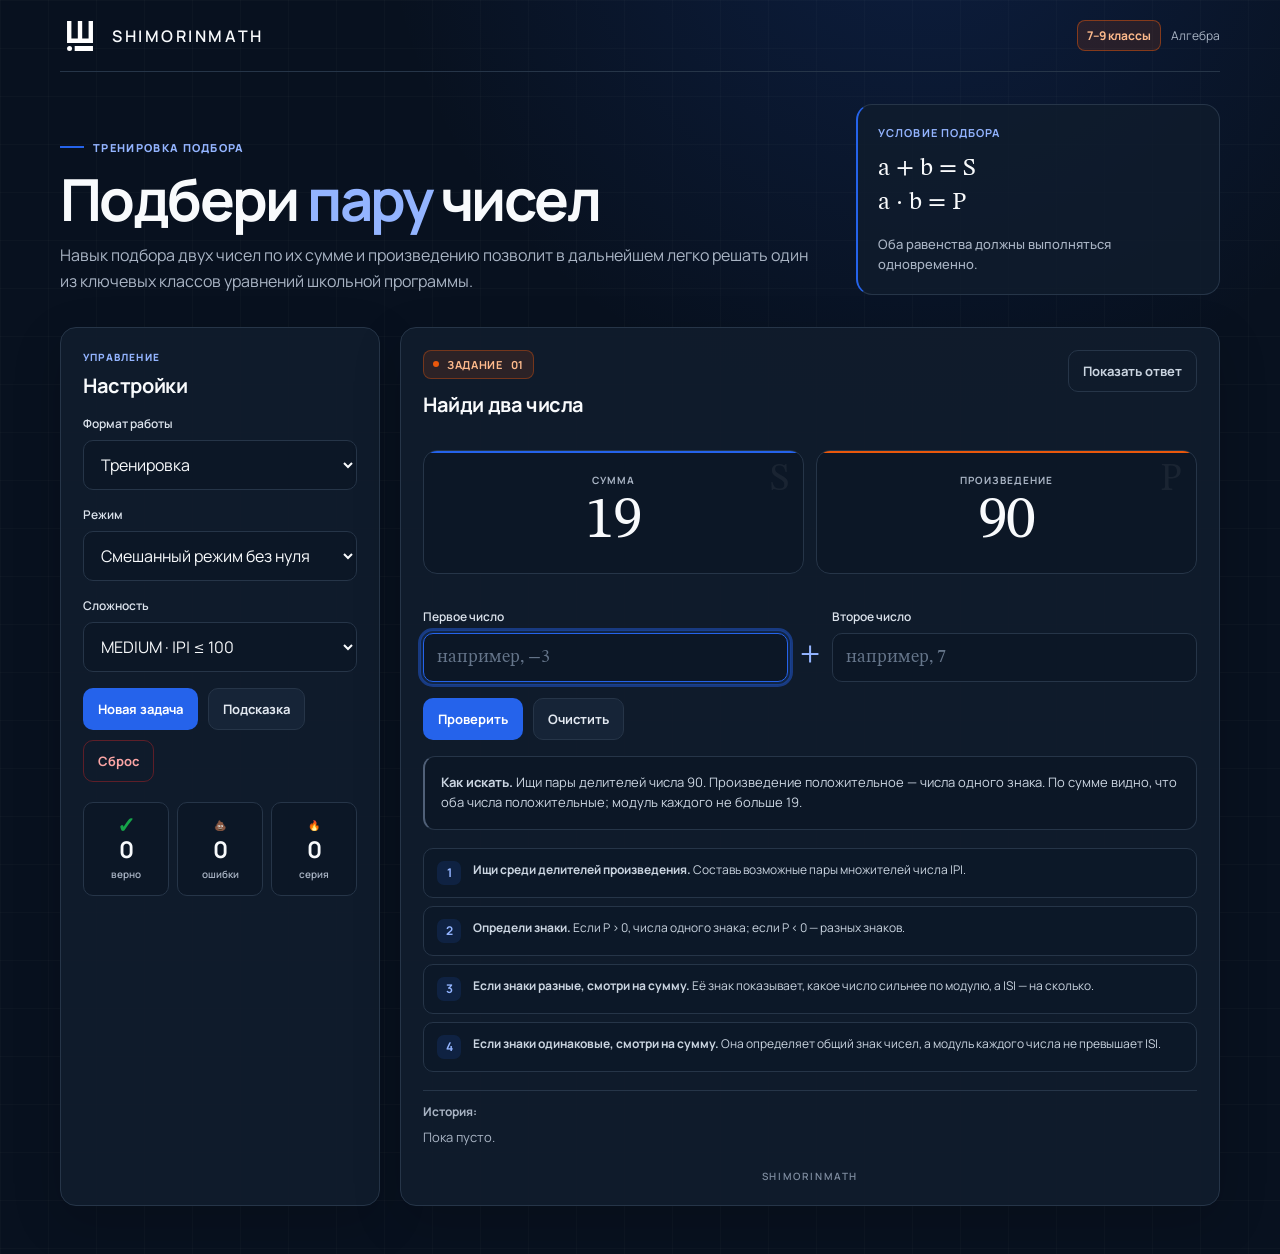
==== commit 2e0675f3: "Use full mobile keyboard for answers" ====
--- a/index.html
+++ b/index.html
@@ -404,12 +404,12 @@
         <div class="inputs">
           <div>
             <label for="a">Первое число</label>
-            <input id="a" type="number" inputmode="numeric" placeholder="например, 3" />
+            <input id="a" type="text" inputmode="text" enterkeyhint="next" autocomplete="off" autocapitalize="off" spellcheck="false" placeholder="например, −3" />
           </div>
           <div class="plus">+</div>
           <div>
             <label for="b">Второе число</label>
-            <input id="b" type="number" inputmode="numeric" placeholder="например, 7" />
+            <input id="b" type="text" inputmode="text" enterkeyhint="done" autocomplete="off" autocapitalize="off" spellcheck="false" placeholder="например, 7" />
           </div>
         </div>
 
@@ -607,13 +607,18 @@
     $('streak').textContent = state.streak;
   }
 
+  function parseAnswer(value){
+    const normalized = value.trim().replace(/[−–—]/g, '-').replace(',', '.');
+    return normalized === '' ? NaN : Number(normalized);
+  }
+
   function check(){
     if(state.solved){
       setFeedback(state.exam.active ? 'Ответ принят. Сейчас появится следующее задание.' : 'Эта задача уже решена — сейчас появится следующая.', 'good');
       return;
     }
-    const x = Number($('a').value);
-    const y = Number($('b').value);
+    const x = parseAnswer($('a').value);
+    const y = parseAnswer($('b').value);
     if($('a').value === '' || $('b').value === '' || !Number.isFinite(x) || !Number.isFinite(y)){
       setFeedback('Нужно ввести два числа.', 'warn');
       return;
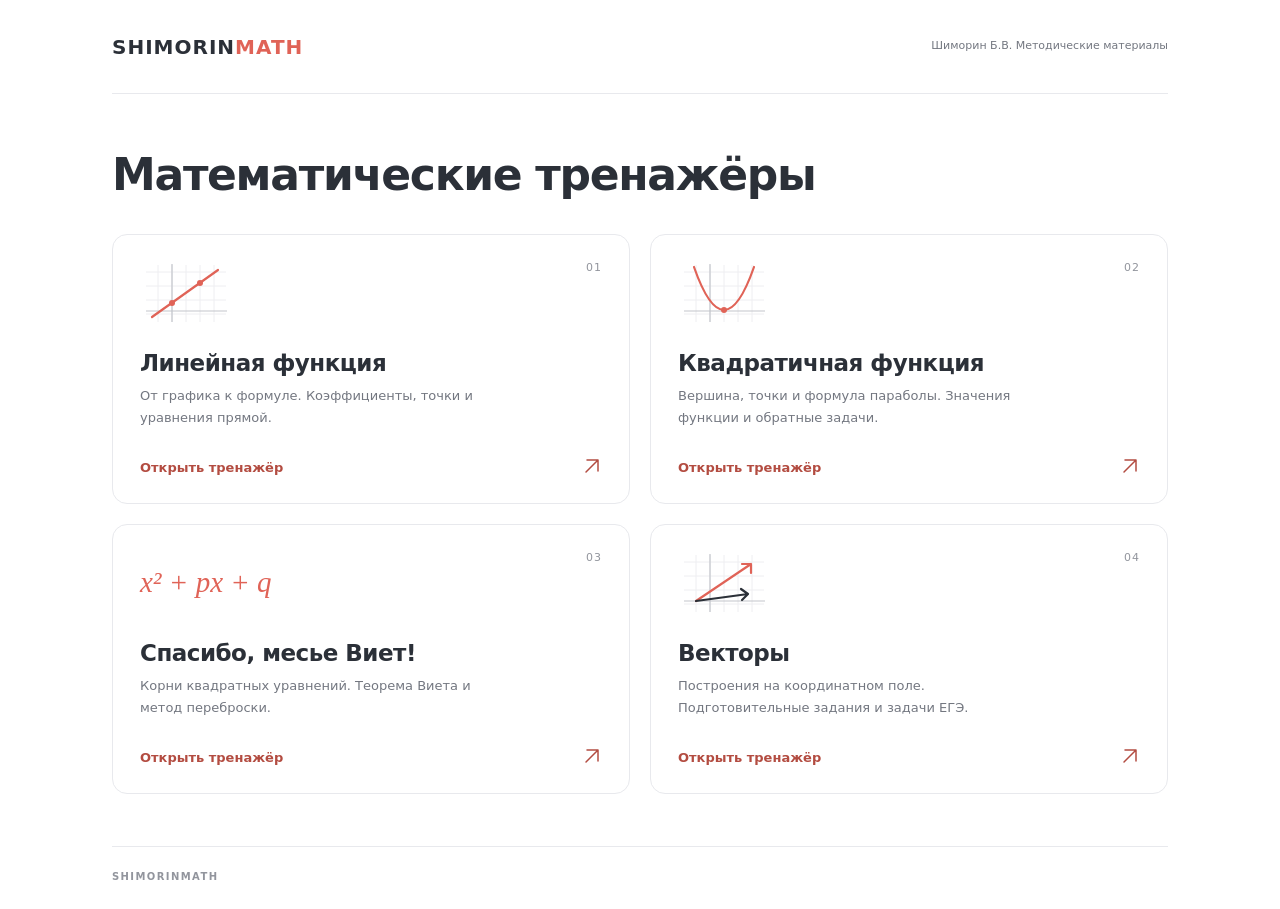
==== commit 49ad423d: "Create SHIMORINMATH trainer catalog and shared return navigation Bring linear functions, quadratic f" ====
--- a/index.html
+++ b/index.html
@@ -1,867 +1,39 @@
-<!DOCTYPE html>
+<!doctype html>
 <html lang="ru">
 <head>
-  <meta charset="UTF-8" />
-  <meta name="viewport" content="width=device-width, initial-scale=1.0" />
-  <title>Подбери пару — SHIMORINMATH</title>
-  <link rel="icon" href="SHIMORINMATH_Favicon.svg" type="image/svg+xml" />
-  <style>
-    @import url('https://fonts.googleapis.com/css2?family=Manrope:wght@400;500;600;700;800&family=STIX+Two+Math&display=swap');
-    :root{
-      --bg:#f2f0e9;
-      --paper:#fffdf7;
-      --ink:#101114;
-      --muted:#66655f;
-      --line:#101114;
-      --soft-line:#d8d5ca;
-      --acid:#eaff46;
-      --blue:#4056f4;
-      --pink:#ff6e91;
-      --good:#087a4b;
-      --bad:#b42318;
-      --warn:#9a5800;
-      --shadow:8px 8px 0 #101114;
-      --radius:20px;
-    }
-    *{box-sizing:border-box}
-    html{scroll-behavior:smooth}
-    body{
-      margin:0;
-      font-family: Inter, -apple-system, BlinkMacSystemFont, "Segoe UI", Arial, sans-serif;
-      background:
-        linear-gradient(rgba(16,17,20,.045) 1px, transparent 1px),
-        linear-gradient(90deg,rgba(16,17,20,.045) 1px, transparent 1px),
-        var(--bg);
-      background-size:28px 28px;
-      color:var(--ink);
-      min-height:100vh;
-    }
-    button,input,select{font:inherit}
-    button:focus-visible,input:focus-visible,select:focus-visible{outline:4px solid rgba(64,86,244,.28);outline-offset:2px}
-    .page{max-width:1240px;margin:0 auto;padding:22px 18px 44px}
-    header{
-      display:flex;align-items:center;justify-content:space-between;gap:18px;
-      color:var(--muted);font-size:13px;letter-spacing:.02em;margin-bottom:18px;
-    }
-    .brand{display:flex;align-items:center;gap:11px;font-weight:950;color:var(--ink);letter-spacing:-.03em}
-    .brand-mark{width:40px;height:40px;display:grid;place-items:center;background:var(--acid);border:2px solid var(--ink);border-radius:11px;transform:rotate(-3deg);font-size:15px}
-    .brand-name{font-size:17px}.brand-name i{font-style:normal;color:var(--blue)}
-    .header-note{font-family:ui-monospace,SFMono-Regular,Menlo,monospace;text-transform:uppercase;letter-spacing:.08em}
-    .hero{
-      position:relative;overflow:hidden;
-      background:var(--ink);color:#fff;
-      border:2px solid var(--line);
-      border-radius:var(--radius);
-      box-shadow:var(--shadow);
-      padding:32px;
-      display:grid;
-      grid-template-columns:1.25fr .75fr;
-      gap:28px;
-      align-items:stretch;
-    }
-    .hero:after{content:"x²";position:absolute;right:-24px;bottom:-68px;font-size:220px;font-weight:950;color:rgba(255,255,255,.045);letter-spacing:-.09em;pointer-events:none}
-    .eyebrow{display:inline-flex;align-items:center;gap:8px;background:var(--acid);color:var(--ink);border-radius:999px;padding:8px 12px;font-size:12px;font-weight:950;text-transform:uppercase;letter-spacing:.09em;margin-bottom:18px}
-    .eyebrow:before{content:"";width:8px;height:8px;border-radius:50%;background:var(--blue)}
-    h1{margin:0 0 12px;font-size:clamp(36px,5.2vw,68px);line-height:.94;letter-spacing:-.065em;max-width:760px}
-    .hero h1 em{font-style:normal;color:var(--acid)}
-    .lead{margin:0;color:#cbc9c1;font-size:18px;line-height:1.5;max-width:760px}
-    .pill-row{display:flex;gap:10px;flex-wrap:wrap;margin-top:20px}
-    .pill{border:1px solid #4a4b50;background:#222328;color:#f8f7f2;border-radius:999px;padding:8px 12px;font-size:13px}
-    .formula-card{
-      position:relative;z-index:1;border:2px solid var(--ink);background:var(--acid);color:var(--ink);
-      border-radius:18px;padding:22px;display:flex;flex-direction:column;justify-content:center;gap:13px;transform:rotate(1deg);
-    }
-    .formula-title{font-weight:950;font-size:13px;text-transform:uppercase;letter-spacing:.1em}
-    .formula{font-size:25px;line-height:1.28;font-weight:900;letter-spacing:-.035em}
-    .formula small{display:block;color:#37382f;font-weight:650;font-size:14px;margin-top:6px;letter-spacing:0;line-height:1.45}
-
-    .grid{display:grid;grid-template-columns:350px 1fr;gap:22px;margin-top:24px}
-    .panel{background:var(--paper);border:2px solid var(--line);border-radius:var(--radius);box-shadow:5px 5px 0 rgba(16,17,20,.95);padding:22px}
-    .panel h2{margin:0 0 14px;font-size:22px;letter-spacing:-.035em}
-    .section-kicker{font-family:ui-monospace,SFMono-Regular,Menlo,monospace;color:var(--blue);font-size:11px;font-weight:900;text-transform:uppercase;letter-spacing:.1em;margin-bottom:8px}
-    label{display:block;font-weight:850;margin:14px 0 8px}
-    select, input{
-      width:100%;border:2px solid var(--line);border-radius:13px;padding:13px 14px;background:#fff;color:var(--ink);outline:none;
-    }
-    input:focus, select:focus{border-color:var(--blue);box-shadow:0 0 0 4px rgba(64,86,244,.13)}
-    .btns{display:flex;gap:10px;flex-wrap:wrap;margin-top:16px}
-    button{
-      border:2px solid var(--ink);border-radius:13px;padding:12px 15px;font-weight:900;font-size:14px;cursor:pointer;
-      transition:.15s transform ease,.15s box-shadow ease,.15s background ease;box-shadow:3px 3px 0 var(--ink);
-    }
-    button:hover{transform:translate(-1px,-1px);box-shadow:5px 5px 0 var(--ink)}
-    button:active{transform:translate(2px,2px);box-shadow:1px 1px 0 var(--ink)}
-    .primary{background:var(--blue);color:white}
-    .secondary{background:var(--acid);color:var(--ink)}
-    .ghost{background:#fff;color:var(--ink)}
-    .danger{background:#ffe6e1;color:var(--bad)}
-    .stats{display:grid;grid-template-columns:repeat(3,1fr);gap:10px;margin-top:18px}
-    .stat{background:#fff;border:2px solid var(--line);border-radius:14px;padding:11px 7px;text-align:center}
-    .stat:nth-child(1){background:var(--acid)}
-    .stat b{display:block;font-size:24px;line-height:1}.stat span{font-size:11px;color:#44443f;font-weight:750}
-
-    .task{position:relative;overflow:hidden;min-height:560px}
-    .task-top{display:flex;justify-content:space-between;gap:16px;align-items:flex-start;margin-bottom:18px}
-    .badge{display:inline-flex;align-items:center;gap:7px;border:2px solid var(--ink);border-radius:999px;background:#fff;color:var(--ink);padding:7px 11px;font-weight:900;font-size:13px}
-    .quality{margin-top:9px;color:var(--muted);font-size:13px;font-weight:700}
-    .big-numbers{display:grid;grid-template-columns:1fr 1fr;gap:14px;margin:18px 0}
-    .number-card{
-      position:relative;overflow:hidden;border:2px solid var(--line);border-radius:18px;background:#fff;padding:20px;text-align:center;
-    }
-    .number-card:first-child{background:var(--acid)}
-    .number-card:last-child{background:#dfe3ff}
-    .number-card:after{position:absolute;right:12px;top:6px;font:900 44px/1 ui-monospace,SFMono-Regular,Menlo,monospace;color:rgba(16,17,20,.09)}
-    .number-card:first-child:after{content:"S"}.number-card:last-child:after{content:"P"}
-    .number-card span{display:block;color:#44443f;font-weight:850;margin-bottom:6px;text-transform:uppercase;letter-spacing:.08em;font-size:12px}.number-card b{font-size:62px;letter-spacing:-.07em}
-    .inputs{display:grid;grid-template-columns:1fr auto 1fr;gap:12px;align-items:end;margin:18px 0 12px}
-    .plus{padding-bottom:12px;font-size:30px;font-weight:950;color:var(--blue)}
-    .feedback{min-height:74px;margin-top:16px;border-radius:16px;padding:16px 18px;border:2px solid var(--line);background:#f5f3ec;color:#34342f;line-height:1.45}
-    .feedback.good{background:#e6f9ed;border-color:var(--good);color:#05603a}.feedback.bad{background:#fff0ed;border-color:var(--bad);color:#912018}.feedback.warn{background:#fff3cf;border-color:var(--warn);color:#7b4600}
-    .steps{margin-top:18px;display:grid;gap:10px}
-    .step{display:flex;gap:12px;align-items:flex-start;border:1.5px solid var(--soft-line);background:#fff;border-radius:14px;padding:13px 14px;color:#34342f;line-height:1.42}
-    .step-num{flex:0 0 auto;width:28px;height:28px;border:2px solid var(--ink);border-radius:9px;background:var(--acid);display:grid;place-items:center;font-weight:950;color:var(--ink)}
-    .hint-box{display:none;margin-top:14px;border:2px dashed var(--blue);background:#eff1ff;border-radius:16px;padding:15px 16px;color:#2639a8;line-height:1.45}
-    .hint-box.show{display:block}
-    .history{margin-top:18px;max-height:150px;overflow:auto;border-top:2px solid var(--line);padding-top:12px;color:var(--muted);font-size:14px}
-    .history-item{display:flex;justify-content:space-between;gap:10px;padding:7px 0;border-bottom:1px solid var(--soft-line)}.history-item:last-child{border-bottom:0}
-    .mini{font-size:13px;color:var(--muted);line-height:1.45;margin-top:8px}
-    .method-note{margin-top:18px;padding:14px;border-radius:14px;background:#f1efe6;border:1.5px solid var(--soft-line);font-size:12px;color:#5d5c55;line-height:1.5}
-    .method-note b{color:var(--ink)}
-    .print-note{margin-top:22px;color:var(--ink);text-align:center;font-weight:950;letter-spacing:-.03em;font-size:15px}.print-note i{font-style:normal;color:var(--blue)}
-    .confetti{position:absolute;inset:0;pointer-events:none;overflow:hidden}.confetti i{position:absolute;width:8px;height:14px;border:2px solid var(--ink);border-radius:3px;background:var(--acid);opacity:.95;animation:fall 900ms ease-out forwards}
-    @keyframes fall{0%{transform:translateY(-30px) rotate(0deg);opacity:1}100%{transform:translateY(520px) rotate(320deg);opacity:0}}
-    @media(max-width:900px){.hero,.grid{grid-template-columns:1fr}.hero{padding:26px}.formula-card{transform:none}.number-card b{font-size:48px}.inputs{grid-template-columns:1fr}.plus{display:none}}
-    @media(max-width:560px){.page{padding:12px 10px 30px}header{align-items:flex-start}.header-note{display:none}.hero,.panel{padding:18px;box-shadow:4px 4px 0 var(--ink)}.big-numbers{grid-template-columns:1fr 1fr;gap:8px}.number-card{padding:16px 8px}.number-card b{font-size:42px}.task-top{align-items:center}.task-top .ghost{padding:9px 10px}.btns button{flex:1}.stats{gap:6px}.brand-name{font-size:15px}}
-    @media(prefers-reduced-motion:reduce){*{scroll-behavior:auto!important;animation-duration:.01ms!important;transition:none!important}}
-
-    /* SHIMORINMATH brandbook v1.0 — digital product */
-    :root{
-      --bg:#08111F;
-      --paper:#101C2C;
-      --ink:#F8FAFC;
-      --muted:#A9B4C4;
-      --line:#263548;
-      --soft-line:#263548;
-      --blue:#2563EB;
-      --good:#16A34A;
-      --bad:#DC2626;
-      --warn:#D97706;
-      --orange:#EA580C;
-      --surface-deep:#0C1726;
-      --surface-raised:#162437;
-      --shadow:0 16px 50px rgba(0,0,0,.16);
-      --radius:16px;
-      --font:Manrope,-apple-system,BlinkMacSystemFont,"Segoe UI",Arial,sans-serif;
-      --math:"STIX Two Math","Cambria Math",Georgia,serif;
-    }
-    html{color-scheme:dark}
-    body{
-      font-family:var(--font);
-      background:
-        radial-gradient(circle at 72% -10%,rgba(37,99,235,.16),transparent 34rem),
-        linear-gradient(rgba(255,255,255,.018) 1px,transparent 1px),
-        linear-gradient(90deg,rgba(255,255,255,.018) 1px,transparent 1px),
-        var(--bg);
-      background-size:auto,48px 48px,48px 48px,auto;
-      color:var(--ink);
-    }
-    button:focus-visible,input:focus-visible,select:focus-visible{outline:3px solid rgba(37,99,235,.45);outline-offset:2px}
-    .page{max-width:1200px;padding:0 20px 48px}
-    header{
-      min-height:72px;margin-bottom:32px;border-bottom:1px solid var(--line);
-      align-items:center;color:var(--muted);font-size:12px;
-    }
-    .brand{gap:12px;color:var(--ink);font-weight:600;letter-spacing:0}
-    .brand-logo{display:block;width:40px;height:40px;flex:0 0 40px}
-    .brand-name{font-size:16px;font-weight:600;letter-spacing:.16em}
-    .header-note{display:flex;align-items:center;gap:10px;font-family:var(--font);text-transform:none;letter-spacing:0}
-    .age-marker{
-      padding:6px 9px;border:1px solid rgba(234,88,12,.48);border-radius:8px;
-      background:rgba(234,88,12,.13);color:#FDBA8C;font-weight:700;
-    }
-    .hero{
-      padding:0 0 32px;background:transparent;color:var(--ink);border:0;border-radius:0;box-shadow:none;
-      grid-template-columns:1.35fr .65fr;gap:40px;align-items:end;overflow:visible;
-    }
-    .hero:after{display:none}
-    .eyebrow{
-      display:flex;align-items:center;gap:9px;padding:0;margin-bottom:14px;background:transparent;color:#93B4FF;
-      border-radius:0;font-size:11px;font-weight:800;letter-spacing:.12em;
-    }
-    .eyebrow:before{width:24px;height:2px;border-radius:0;background:var(--blue)}
-    h1{margin:0 0 14px;font-size:clamp(36px,5vw,58px);line-height:1.02;letter-spacing:-.045em;font-weight:700}
-    .hero h1 em{color:#93B4FF}
-    .lead{color:var(--muted);font-size:16px;line-height:1.65}
-    .pill-row{margin-top:20px}
-    .pill{
-      border:1px solid var(--line);background:rgba(16,28,44,.72);color:#CBD5E1;
-      border-radius:8px;padding:7px 10px;font-size:11px;font-weight:600;
-    }
-    .formula-card{
-      position:relative;border:1px solid var(--line);border-left:2px solid var(--blue);
-      background:rgba(16,28,44,.8);color:var(--ink);border-radius:var(--radius);
-      padding:20px;gap:12px;transform:none;
-    }
-    .formula-title{color:#93B4FF;font-weight:700;font-size:11px}
-    .formula{font-family:var(--math);font-size:25px;line-height:1.35;font-weight:400;letter-spacing:0}
-    .formula small{color:var(--muted);font-family:var(--font);font-weight:500;font-size:13px;margin-top:2px;line-height:1.55}
-    .grid{grid-template-columns:320px 1fr;gap:20px;margin-top:0}
-    .panel{
-      background:rgba(16,28,44,.94);border:1px solid var(--line);border-radius:var(--radius);
-      box-shadow:var(--shadow);padding:22px;
-    }
-    .panel h2{font-size:20px;letter-spacing:-.02em;font-weight:700}
-    .section-kicker{font-family:var(--font);color:#93B4FF;font-size:10px;font-weight:800;letter-spacing:.12em}
-    label{color:#DCE3EC;font-weight:600;font-size:12px;margin:16px 0 8px}
-    select,input{
-      border:1px solid var(--line);border-radius:10px;padding:12px 13px;
-      background:var(--surface-deep);color:var(--ink);
-    }
-    input::placeholder{color:#65758A}
-    input:focus,select:focus{border-color:var(--blue);box-shadow:0 0 0 3px rgba(37,99,235,.13)}
-    button{
-      border:1px solid transparent;border-radius:10px;padding:11px 14px;font-weight:700;font-size:13px;
-      box-shadow:none;transition:.16s background ease,.16s border-color ease,.16s transform ease;
-    }
-    button:hover{transform:translateY(-1px);box-shadow:none}
-    button:active{transform:translateY(0);box-shadow:none}
-    .primary{background:var(--blue);color:#fff}.primary:hover{background:#1D4ED8}
-    .secondary{background:var(--surface-raised);border-color:var(--line);color:#E2E8F0}
-    .secondary:hover,.ghost:hover{background:#1B2B40}
-    .ghost{background:transparent;border-color:var(--line);color:#CBD5E1}
-    .danger{background:transparent;border-color:rgba(220,38,38,.38);color:#FCA5A5}
-    .danger:hover{background:rgba(220,38,38,.13)}
-    .stats{gap:8px;margin-top:20px}
-    .stat{background:var(--surface-deep);border:1px solid var(--line);border-radius:10px;padding:12px 6px}
-    .stat:nth-child(1){background:var(--surface-deep)}
-    .stat b{font-size:23px;font-weight:700}.stat span{font-size:10px;color:var(--muted);font-weight:600}
-    .badge{
-      gap:8px;border:1px solid rgba(234,88,12,.38);border-radius:8px;
-      background:rgba(234,88,12,.13);color:#FDBA8C;padding:6px 9px;
-      font-weight:700;font-size:11px;text-transform:uppercase;letter-spacing:.06em;
-    }
-    .badge:before{content:"";width:6px;height:6px;border-radius:50%;background:var(--orange)}
-    .quality{margin-top:8px;color:var(--muted);font-size:12px;font-weight:500}
-    .big-numbers{gap:12px}
-    .number-card{
-      border:1px solid var(--line);border-radius:14px;background:var(--surface-deep);
-      padding:22px;
-    }
-    .number-card:first-child,.number-card:last-child{background:var(--surface-deep)}
-    .number-card:before{content:"";position:absolute;left:0;right:0;top:0;height:2px;background:var(--blue)}
-    .number-card:last-child:before{background:var(--orange)}
-    .number-card:after{right:14px;top:10px;font:400 38px/1 var(--math);color:rgba(248,250,252,.06)}
-    .number-card span{color:var(--muted);font-weight:700;margin-bottom:4px;font-size:10px;letter-spacing:.1em}
-    .number-card b{font-family:var(--math);font-size:60px;font-weight:400;line-height:1;letter-spacing:-.02em}
-    .inputs input{font-family:var(--math);font-size:18px}
-    .plus{padding-bottom:10px;font-family:var(--math);font-size:28px;font-weight:400;color:#93B4FF}
-    .feedback{
-      border:1px solid var(--line);border-left:2px solid #506078;border-radius:12px;
-      background:var(--surface-deep);color:#CBD5E1;padding:15px 16px;line-height:1.55;font-size:13px;
-    }
-    .feedback.good{background:rgba(22,163,74,.13);border-color:rgba(22,163,74,.45);border-left-color:var(--good);color:#BBF7D0}
-    .feedback.bad{background:rgba(220,38,38,.13);border-color:rgba(220,38,38,.42);border-left-color:var(--bad);color:#FECACA}
-    .feedback.warn{background:rgba(217,119,6,.13);border-color:rgba(217,119,6,.4);border-left-color:var(--warn);color:#FDE68A}
-    .steps{gap:8px}
-    .step{
-      border:1px solid var(--line);background:rgba(12,23,38,.58);border-radius:10px;
-      padding:12px 13px;color:#CBD5E1;line-height:1.5;font-size:12px;
-    }
-    .step-num{
-      width:24px;height:24px;border:0;border-radius:7px;background:rgba(37,99,235,.14);
-      font-weight:700;color:#93B4FF;
-    }
-    .hint-box{
-      border:1px solid rgba(37,99,235,.45);border-left:2px solid var(--blue);
-      background:rgba(37,99,235,.14);border-radius:12px;padding:15px 16px;
-      color:#C7D7FE;line-height:1.5;font-size:13px;
-    }
-    .history{border-top:1px solid var(--line);color:var(--muted);font-size:12px}
-    .history-item{border-bottom:1px solid rgba(38,53,72,.72)}
-    .method-note{
-      padding:13px;border-radius:10px;background:var(--surface-deep);border:1px solid var(--line);
-      font-size:11px;color:var(--muted);line-height:1.55;
-    }
-    .method-note b{color:#DCE3EC}
-    .print-note{color:#7F8DA0;font-weight:600;letter-spacing:.16em;font-size:10px}
-    .confetti{display:none}
-    .task.is-solved{animation:solvedPulse 700ms ease}
-    @keyframes solvedPulse{0%,100%{border-color:var(--line)}45%{border-color:rgba(22,163,74,.82);box-shadow:0 0 0 4px rgba(22,163,74,.09)}}
-    @media(max-width:900px){
-      .hero,.grid{grid-template-columns:1fr}.hero{padding:0 0 24px;gap:24px}
-      .number-card b{font-size:50px}.inputs{grid-template-columns:1fr}.plus{display:none}
-    }
-    @media(max-width:560px){
-      .page{padding:0 12px 32px}header{min-height:64px;margin-bottom:24px;align-items:center}
-      .brand-divider,.brand-product,.header-note>span:not(.age-marker){display:none}.header-note{display:flex}
-      .hero{padding:0 0 24px}.panel{padding:17px;box-shadow:var(--shadow)}
-      .number-card{padding:18px 8px}.number-card b{font-size:44px}.brand-name{font-size:14px}
-    }
-    [hidden]{display:none!important}
-    button:disabled,select:disabled,input:disabled{cursor:not-allowed;opacity:.52}
-    .stat-icon{display:block;height:20px;margin-bottom:3px;font-size:17px;line-height:20px}
-    .stat-icon.correct{color:var(--good);font-size:22px;font-weight:800}
-    .exam-status{display:grid;grid-template-columns:1fr 1fr;gap:8px;margin-top:14px}
-    .exam-metric{padding:11px 12px;border:1px solid rgba(234,88,12,.4);border-radius:10px;background:rgba(234,88,12,.1)}
-    .exam-metric span{display:block;color:#FDBA8C;font-size:9px;font-weight:700;text-transform:uppercase;letter-spacing:.09em}
-    .exam-metric b{display:block;margin-top:4px;color:var(--ink);font-size:20px}
-    .exam-result{
-      position:absolute;inset:0;z-index:5;display:grid;place-items:center;padding:24px;
-      background:rgba(8,17,31,.94);backdrop-filter:blur(8px);
-    }
-    .result-card{
-      width:min(520px,100%);padding:28px;border:1px solid var(--line);border-top:2px solid var(--blue);
-      border-radius:16px;background:var(--paper);box-shadow:0 22px 70px rgba(0,0,0,.35);text-align:center;
-    }
-    .result-label{color:#93B4FF;font-size:11px;font-weight:800;text-transform:uppercase;letter-spacing:.12em}
-    .result-grade{margin:8px 0 2px;font-family:var(--math);font-size:86px;font-weight:400;line-height:1;color:var(--ink)}
-    .result-summary{color:#DCE3EC;font-size:15px;font-weight:700}
-    .result-comment{max-width:410px;margin:14px auto 0;color:var(--muted);font-size:13px;line-height:1.6}
-    .result-card .btns{justify-content:center;margin-top:22px}
-  </style>
+ <meta charset="utf-8"><meta name="viewport" content="width=device-width,initial-scale=1">
+ <meta name="theme-color" content="#E06357">
+ <meta name="description" content="Тренажёры SHIMORINMATH: линейная и квадратичная функции, теорема Виета, векторы.">
+ <title>Тренажёры · SHIMORINMATH</title>
+ <link rel="icon" href="SHIMORINMATH_Favicon.svg" type="image/svg+xml">
+ <link rel="stylesheet" href="catalog.css">
 </head>
 <body>
-  <div class="page">
-    <header>
-      <div class="brand">
-        <img class="brand-logo" src="SHIMORINMATH_Logo_White.svg" alt="" width="40" height="40" />
-        <span class="brand-name">SHIMORINMATH</span>
-      </div>
-      <div class="header-note"><span class="age-marker">7–9 классы</span><span>Алгебра</span></div>
-    </header>
-
-    <section class="hero">
-      <div>
-        <div class="eyebrow">Тренировка подбора</div>
-        <h1>Подбери <em>пару</em> чисел</h1>
-        <p class="lead">Навык подбора двух чисел по их сумме и произведению позволит в дальнейшем легко решать один из ключевых классов уравнений школьной программы.</p>
-      </div>
-      <div class="formula-card">
-        <div class="formula-title">Условие подбора</div>
-        <div class="formula">a + b = S<br>a · b = P</div>
-        <div class="formula"><small>Оба равенства должны выполняться одновременно.</small></div>
-      </div>
-    </section>
-
-    <main class="grid">
-      <aside class="panel">
-        <div class="section-kicker">управление</div>
-        <h2>Настройки</h2>
-        <label for="workMode">Формат работы</label>
-        <select id="workMode">
-          <option value="training" selected>Тренировка</option>
-          <option value="exam">Зачёт: 5 заданий за 3 минуты</option>
-        </select>
-
-        <label for="level">Режим</label>
-        <select id="level">
-          <option value="positive">Оба числа положительные</option>
-          <option value="sameSign">Одинаковые знаки без нуля</option>
-          <option value="differentSign">Разные знаки без нуля</option>
-          <option value="mixed" selected>Смешанный режим без нуля</option>
-        </select>
-
-        <label for="range">Сложность</label>
-        <select id="range">
-          <option value="50">LIGHT · |P| ≤ 50</option>
-          <option value="100" selected>MEDIUM · |P| ≤ 100</option>
-          <option value="200">HARD · |P| ≤ 200</option>
-        </select>
-
-        <div class="btns">
-          <button class="primary" id="newTask">Новая задача</button>
-          <button class="secondary" id="showHint">Подсказка</button>
-          <button class="danger" id="resetStats">Сброс</button>
-        </div>
-
-        <div class="stats">
-          <div class="stat"><span class="stat-icon correct">✓</span><b id="score">0</b><span>верно</span></div>
-          <div class="stat"><span class="stat-icon">💩</span><b id="errors">0</b><span>ошибки</span></div>
-          <div class="stat"><span class="stat-icon">🔥</span><b id="streak">0</b><span>серия</span></div>
-        </div>
-
-        <div class="exam-status" id="examStatus" hidden>
-          <div class="exam-metric"><span>Осталось</span><b id="examTimer">03:00</b></div>
-          <div class="exam-metric"><span>Выполнено</span><b id="examProgress">0 / 5</b></div>
-        </div>
-
-      </aside>
-
-      <section class="panel task">
-        <div class="task-top">
-          <div>
-            <span class="badge">Задание <span id="taskNumber">01</span></span>
-            <h2 style="margin-top:12px">Найди два числа</h2>
-          </div>
-          <button class="ghost" id="reveal">Показать ответ</button>
-        </div>
-
-        <div class="big-numbers">
-          <div class="number-card"><span>сумма</span><b id="sum">?</b></div>
-          <div class="number-card"><span>произведение</span><b id="product">?</b></div>
-        </div>
-
-        <div class="inputs">
-          <div>
-            <label for="a">Первое число</label>
-            <input id="a" type="text" inputmode="text" enterkeyhint="next" autocomplete="off" autocapitalize="off" spellcheck="false" placeholder="например, −3" />
-          </div>
-          <div class="plus">+</div>
-          <div>
-            <label for="b">Второе число</label>
-            <input id="b" type="text" inputmode="text" enterkeyhint="done" autocomplete="off" autocapitalize="off" spellcheck="false" placeholder="например, 7" />
-          </div>
-        </div>
-
-        <div class="btns">
-          <button class="primary" id="check">Проверить</button>
-          <button class="secondary" id="clear">Очистить</button>
-        </div>
-
-        <div class="feedback" id="feedback">Ищи подходящую пару среди делителей произведения, затем проверяй сумму.</div>
-        <div class="hint-box" id="hint"></div>
-
-        <div class="steps">
-          <div class="step"><div class="step-num">1</div><div><b>Ищи среди делителей произведения.</b> Составь возможные пары множителей числа |P|.</div></div>
-          <div class="step"><div class="step-num">2</div><div><b>Определи знаки.</b> Если P &gt; 0, числа одного знака; если P &lt; 0 — разных знаков.</div></div>
-          <div class="step"><div class="step-num">3</div><div><b>Если знаки разные, смотри на сумму.</b> Её знак показывает, какое число сильнее по модулю, а |S| — на сколько.</div></div>
-          <div class="step"><div class="step-num">4</div><div><b>Если знаки одинаковые, смотри на сумму.</b> Она определяет общий знак чисел, а модуль каждого числа не превышает |S|.</div></div>
-        </div>
-
-        <div class="history" id="history"><b>История:</b><div class="mini">Пока пусто.</div></div>
-        <div class="print-note">SHIMORINMATH</div>
-
-        <div class="exam-result" id="examResult" hidden>
-          <div class="result-card">
-            <div class="result-label">Результат зачёта</div>
-            <div class="result-grade" id="resultGrade">5</div>
-            <div class="result-summary" id="resultSummary">5 из 5 верно</div>
-            <div class="result-comment" id="resultComment"></div>
-            <div class="btns">
-              <button class="primary" id="restartExam">Пройти ещё раз</button>
-              <button class="ghost" id="exitExam">Тренировка</button>
-            </div>
-          </div>
-        </div>
-      </section>
-    </main>
-  </div>
-
-<script>
-  const state = {
-    a: 2, b: 6, sum: 8, product: 12,
-    score: 0, errors: 0, streak: 0, history: [],
-    hintStage: 0, taskCount: 0, recentKeys: [],
-    solved: false, advanceTimer: null,
-    exam: { active: false, answered: 0, startedAt: 0, timerId: null }
-  };
-  const $ = id => document.getElementById(id);
-
-  function randInt(min, max){ return Math.floor(Math.random() * (max - min + 1)) + min; }
-  function choice(arr){ return arr[Math.floor(Math.random() * arr.length)]; }
-
-  const LEVEL_PROFILE = {
-    50:  { minProduct: 12, minRoutes: 2, maxNumber: 24 },
-    100: { minProduct: 20, minRoutes: 2, maxNumber: 50 },
-    200: { minProduct: 30, minRoutes: 3, maxNumber: 100 }
-  };
-
-  const routeCountCache = new Map();
-  function nonTrivialRouteCount(product){
-    const n = Math.abs(product);
-    if(routeCountCache.has(n)) return routeCountCache.get(n);
-    let count = 0;
-    for(let d = 2; d <= Math.sqrt(n); d++){
-      const q = n / d;
-      if(Number.isInteger(q) && q <= 100) count++;
-    }
-    routeCountCache.set(n, count);
-    return count;
-  }
-
-  const ALL_PAIRS = [];
-  for(let a = -100; a <= 100; a++){
-    if(Math.abs(a) <= 1) continue;
-    for(let b = a; b <= 100; b++){
-      if(Math.abs(b) <= 1) continue;
-      const product = a * b;
-      ALL_PAIRS.push({
-        a, b,
-        sum: a + b,
-        product,
-        routes: nonTrivialRouteCount(product)
-      });
-    }
-  }
-
-  const DATABASE = {
-    50: buildByCap(50),
-    100: buildByCap(100),
-    200: buildByCap(200)
-  };
-
-  function buildByCap(cap){
-    const profile = LEVEL_PROFILE[cap];
-    return ALL_PAIRS
-      .filter(pair => {
-        const absProduct = Math.abs(pair.product);
-        return absProduct >= profile.minProduct
-          && absProduct <= cap
-          && pair.routes >= profile.minRoutes
-          && Math.max(Math.abs(pair.a), Math.abs(pair.b)) <= profile.maxNumber
-          && pair.sum !== 0;
-      })
-      .map(pair => ({
-        ...pair,
-        contentScore:
-          pair.routes * 18
-          + (Math.abs(pair.product) / cap) * 16
-          + (Math.min(Math.abs(pair.a), Math.abs(pair.b)) >= 3 ? 5 : 0)
-          - (Math.abs(pair.a) === Math.abs(pair.b) ? 9 : 0)
-      }));
-  }
-
-  function matchesMode(pair, mode){
-    if(mode === 'positive') return pair.a > 0 && pair.b > 0;
-    if(mode === 'sameSign') return pair.product > 0;
-    if(mode === 'differentSign') return pair.product < 0;
-    return true;
-  }
-
-  function makePair(){
-    const cap = Number($('range').value);
-    const level = $('level').value;
-    const base = DATABASE[cap].filter(pair => matchesMode(pair, level));
-    const fresh = base.filter(pair => !state.recentKeys.includes(`${pair.sum}|${pair.product}`));
-    const available = fresh.length >= 10 ? fresh : base;
-
-    const ranked = [...available].sort((x, y) => y.contentScore - x.contentScore);
-    const eliteSize = Math.max(12, Math.ceil(ranked.length * 0.42));
-    const elite = ranked.slice(0, eliteSize);
-    const minScore = elite[elite.length - 1].contentScore;
-    const weighted = elite.map(pair => ({
-      pair,
-      weight: Math.pow(pair.contentScore - minScore + 4, 1.35)
-    }));
-    const total = weighted.reduce((sum, item) => sum + item.weight, 0);
-    let cursor = Math.random() * total;
-    for(const item of weighted){
-      cursor -= item.weight;
-      if(cursor <= 0) return item.pair;
-    }
-    return choice(elite);
-  }
-
-  function searchAdvice(){
-    const absProduct = Math.abs(state.product);
-    const absSum = Math.abs(state.sum);
-    if(state.product < 0){
-      if(state.sum > 0){
-        return `Ищи пары делителей числа ${absProduct}. Произведение отрицательное — знаки разные. Сумма положительная, поэтому положительное число больше по модулю на ${absSum}.`;
-      }
-      if(state.sum < 0){
-        return `Ищи пары делителей числа ${absProduct}. Произведение отрицательное — знаки разные. Сумма отрицательная, поэтому отрицательное число больше по модулю на ${absSum}.`;
-      }
-      return `Ищи пары делителей числа ${absProduct}. Произведение отрицательное — знаки разные, а нулевая сумма означает равные модули.`;
-    }
-    const commonSign = state.sum > 0 ? 'положительные' : 'отрицательные';
-    return `Ищи пары делителей числа ${absProduct}. Произведение положительное — числа одного знака. По сумме видно, что оба числа ${commonSign}; модуль каждого не больше ${absSum}.`;
-  }
-
-  function newTask(){
-    if(state.advanceTimer){
-      clearTimeout(state.advanceTimer);
-      state.advanceTimer = null;
-    }
-    const p = makePair();
-    state.a = p.a; state.b = p.b;
-    state.sum = p.a + p.b;
-    state.product = p.a * p.b;
-    state.hintStage = 0;
-    state.solved = false;
-    state.taskCount++;
-    const key = `${state.sum}|${state.product}`;
-    state.recentKeys.unshift(key);
-    state.recentKeys = state.recentKeys.slice(0, 12);
-    $('sum').textContent = state.sum;
-    $('product').textContent = state.product;
-    $('taskNumber').textContent = String(state.taskCount).padStart(2, '0');
-    $('a').value = '';
-    $('b').value = '';
-    $('hint').classList.remove('show');
-    $('hint').innerHTML = '';
-    setFeedback(state.exam.active ? 'Подбери два числа, которые одновременно дают указанную сумму и произведение.' : `<b>Как искать.</b> ${searchAdvice()}`, '');
-    setModeControls();
-    $('a').focus();
-  }
-
-  function setFeedback(text, cls){
-    const f = $('feedback');
-    f.className = 'feedback' + (cls ? ' ' + cls : '');
-    f.innerHTML = text;
-  }
-
-  function updateStats(){
-    $('score').textContent = state.score;
-    $('errors').textContent = state.errors;
-    $('streak').textContent = state.streak;
-  }
-
-  function parseAnswer(value){
-    const normalized = value.trim().replace(/[−–—]/g, '-').replace(',', '.');
-    return normalized === '' ? NaN : Number(normalized);
-  }
-
-  function check(){
-    if(state.solved){
-      setFeedback(state.exam.active ? 'Ответ принят. Сейчас появится следующее задание.' : 'Эта задача уже решена — сейчас появится следующая.', 'good');
-      return;
-    }
-    const x = parseAnswer($('a').value);
-    const y = parseAnswer($('b').value);
-    if($('a').value === '' || $('b').value === '' || !Number.isFinite(x) || !Number.isFinite(y)){
-      setFeedback('Нужно ввести два числа.', 'warn');
-      return;
-    }
-    const s = x + y;
-    const p = x * y;
-    const ok = (s === state.sum && p === state.product);
-    if(ok){
-      state.score++; state.streak++; state.solved = true;
-      addHistory(`S = ${state.sum}, P = ${state.product}`, `${x} и ${y}`, true);
-      setFeedback(`✓ Верно: ${x} + ${y} = ${state.sum}, и ${x} · ${y} = ${state.product}.`, 'good');
-      showSolvedState();
-    } else {
-      state.errors++;
-      state.streak = 0;
-      if(state.exam.active) state.solved = true;
-      addHistory(`S = ${state.sum}, P = ${state.product}`, `${x} и ${y}`, false);
-      if(s === state.sum && p !== state.product){
-        setFeedback(`💩 Ошибка: сумма верная, но произведение равно ${p}, а нужно ${state.product}.${state.exam.active ? '' : `<br><br>${searchAdvice()}`}`, 'bad');
-      } else if(p === state.product && s !== state.sum){
-        setFeedback(`💩 Ошибка: произведение верное, но сумма равна ${s}, а нужно ${state.sum}.${state.exam.active ? '' : `<br><br>${searchAdvice()}`}`, 'bad');
-      } else {
-        setFeedback(`💩 Ошибка: сумма получилась ${s}, произведение ${p}. Нужны сумма ${state.sum} и произведение ${state.product}.${state.exam.active ? '' : `<br><br>${searchAdvice()}`}`, 'bad');
-      }
-    }
-    updateStats();
-    if(state.exam.active){
-      state.exam.answered++;
-      updateExamProgress();
-      state.advanceTimer = setTimeout(
-        () => state.exam.answered >= 5 ? finishExam(false) : newTask(),
-        650
-      );
-    } else if(ok){
-      state.advanceTimer = setTimeout(newTask, 1200);
-    }
-  }
-
-  function factorPairs(n){
-    const pairs = [];
-    if(n === 0) return pairs;
-    const abs = Math.abs(n);
-    for(let d = 2; d <= Math.sqrt(abs); d++){
-      if(abs % d === 0){
-        const q = abs / d;
-        if(q > 100) continue;
-        if(n > 0){ pairs.push([d,q],[-d,-q]); }
-        else { pairs.push([d,-q],[-d,q]); }
-      }
-    }
-    return pairs;
-  }
-
-  function hint(){
-    if(state.exam.active) return;
-    state.hintStage = Math.min(state.hintStage + 1, 2);
-    const box = $('hint');
-    box.classList.add('show');
-    const P = state.product;
-    const S = state.sum;
-    if(state.hintStage === 1){
-      box.innerHTML = `<b>Подсказка 1.</b> ${searchAdvice()}`;
-    } else if(state.hintStage === 2){
-      const pairs = factorPairs(P).slice(0, 18).map(p => `${p[0]} и ${p[1]}`).join('; ');
-      box.innerHTML = `<b>Подсказка 2.</b> Возможные пары множителей для произведения ${P}:<br>${pairs}.<br>Теперь проверь, у какой пары сумма равна ${S}.`;
-    }
-  }
-
-  function reveal(){
-    if(state.exam.active) return;
-    $('hint').classList.add('show');
-    $('hint').innerHTML = `<b>Ответ.</b> Подходящая пара: <b>${state.a} и ${state.b}</b>. Проверка: ${state.a} + ${state.b} = ${state.sum}; ${state.a} · ${state.b} = ${state.product}.`;
-    state.streak = 0;
-    updateStats();
-  }
-
-  function clearInputs(){ $('a').value=''; $('b').value=''; $('a').focus(); }
-
-  function addHistory(task, answer, ok){
-    state.history.unshift({task, answer, ok});
-    state.history = state.history.slice(0,8);
-    const html = '<b>История:</b>' + state.history.map(h => `<div class="history-item"><span>${h.ok ? '✓' : '💩'} ${h.task}</span><span>${h.answer}</span></div>`).join('');
-    $('history').innerHTML = html;
-  }
-
-  function resetStats(){
-    if(state.exam.active) return;
-    state.score=0; state.errors=0; state.streak=0; state.history=[];
-    updateStats();
-    $('history').innerHTML='<b>История:</b><div class="mini">Пока пусто.</div>';
-  }
-
-  function stopExamTimer(){
-    if(state.exam.timerId){
-      clearInterval(state.exam.timerId);
-      state.exam.timerId = null;
-    }
-  }
-
-  function updateExamProgress(){
-    $('examProgress').textContent = `${state.exam.answered} / 5`;
-  }
-
-  function updateExamTimer(){
-    if(!state.exam.active) return;
-    const remainingMs = 180000 - (Date.now() - state.exam.startedAt);
-    const seconds = Math.max(0, Math.ceil(remainingMs / 1000));
-    const minutes = Math.floor(seconds / 60);
-    const restSeconds = seconds % 60;
-    $('examTimer').textContent = `${String(minutes).padStart(2, '0')}:${String(restSeconds).padStart(2, '0')}`;
-    if(remainingMs <= 0) finishExam(true);
-  }
-
-  function setModeControls(){
-    const examSelected = $('workMode').value === 'exam';
-    const examActive = state.exam.active;
-    const examLocked = examSelected && !examActive;
-    $('newTask').textContent = examSelected ? (examActive ? 'Зачёт идёт' : 'Начать зачёт') : 'Новая задача';
-    $('newTask').disabled = examActive;
-    $('workMode').disabled = examActive;
-    $('level').disabled = examActive;
-    $('range').disabled = examActive;
-    $('resetStats').disabled = examActive;
-    $('showHint').disabled = examSelected;
-    $('reveal').disabled = examSelected;
-    $('a').disabled = examLocked;
-    $('b').disabled = examLocked;
-    $('check').disabled = examLocked;
-    $('clear').disabled = examLocked;
-    document.querySelector('.task').classList.toggle('exam-active', examActive);
-  }
-
-  function prepareWorkMode(){
-    if(state.advanceTimer){
-      clearTimeout(state.advanceTimer);
-      state.advanceTimer = null;
-    }
-    stopExamTimer();
-    state.exam.active = false;
-    $('examResult').hidden = true;
-    const examSelected = $('workMode').value === 'exam';
-    $('examStatus').hidden = !examSelected;
-    $('examTimer').textContent = '03:00';
-    state.exam.answered = 0;
-    updateExamProgress();
-    setModeControls();
-    if(examSelected){
-      setFeedback('Зачёт состоит из 5 заданий. На выполнение даётся 3 минуты. Подсказка и показ ответа будут отключены.', '');
-    } else {
-      resetStats();
-      state.taskCount = 0;
-      newTask();
-    }
-  }
-
-  function startExam(){
-    if(state.advanceTimer){
-      clearTimeout(state.advanceTimer);
-      state.advanceTimer = null;
-    }
-    stopExamTimer();
-    state.score = 0;
-    state.errors = 0;
-    state.streak = 0;
-    state.history = [];
-    state.taskCount = 0;
-    state.exam.active = true;
-    state.exam.answered = 0;
-    state.exam.startedAt = Date.now();
-    $('history').innerHTML='<b>История:</b><div class="mini">Пока пусто.</div>';
-    $('examResult').hidden = true;
-    $('examStatus').hidden = false;
-    $('examTimer').textContent = '03:00';
-    updateExamProgress();
-    updateStats();
-    setModeControls();
-    newTask();
-    state.exam.timerId = setInterval(updateExamTimer, 200);
-  }
-
-  function finishExam(timedOut){
-    if(!state.exam.active) return;
-    stopExamTimer();
-    if(state.advanceTimer){
-      clearTimeout(state.advanceTimer);
-      state.advanceTimer = null;
-    }
-    const unanswered = Math.max(0, 5 - state.exam.answered);
-    if(timedOut && unanswered) state.errors += unanswered;
-    state.exam.active = false;
-    state.solved = true;
-    if(timedOut) $('examTimer').textContent = '00:00';
-    updateStats();
-    setModeControls();
-
-    const grade = state.score === 5 ? 5 : state.score === 4 ? 4 : state.score === 3 ? 3 : 2;
-    const comments = {
-      5: 'Отлично. Пары находятся быстро и уверенно.',
-      4: 'Хорошо. Навык сформирован; осталось немного увеличить скорость и внимательность.',
-      3: 'Зачёт пройден на базовом уровне. Стоит потренировать определение знаков и перебор делителей.',
-      2: 'Пока не зачтено. Сначала определяй знаки по произведению, затем перебирай его делители и проверяй сумму.'
-    };
-    const timeoutNote = timedOut && unanswered
-      ? ` Время закончилось: не выполнено заданий — ${unanswered}.`
-      : '';
-    $('resultGrade').textContent = grade;
-    $('resultSummary').textContent = `${state.score} из 5 верно`;
-    $('resultComment').textContent = comments[grade] + timeoutNote;
-    $('examResult').hidden = false;
-  }
-
-  function primaryAction(){
-    if($('workMode').value === 'exam') startExam();
-    else newTask();
-  }
-
-  function exitExam(){
-    $('workMode').value = 'training';
-    prepareWorkMode();
-  }
-
-  function showSolvedState(){
-    const task = document.querySelector('.task');
-    task.classList.remove('is-solved');
-    void task.offsetWidth;
-    task.classList.add('is-solved');
-    setTimeout(() => task.classList.remove('is-solved'), 750);
-  }
-
-  $('newTask').addEventListener('click', primaryAction);
-  $('check').addEventListener('click', check);
-  $('showHint').addEventListener('click', hint);
-  $('reveal').addEventListener('click', reveal);
-  $('clear').addEventListener('click', clearInputs);
-  $('resetStats').addEventListener('click', resetStats);
-  $('workMode').addEventListener('change', prepareWorkMode);
-  $('level').addEventListener('change', () => { if($('workMode').value === 'training') newTask(); });
-  $('range').addEventListener('change', () => { if($('workMode').value === 'training') newTask(); });
-  $('restartExam').addEventListener('click', startExam);
-  $('exitExam').addEventListener('click', exitExam);
-  ['a','b'].forEach(id => $(id).addEventListener('keydown', e => { if(e.key === 'Enter') check(); }));
-  updateStats();
-  newTask();
-</script>
+ <a class="skip" href="#trainers">К тренажёрам</a>
+ <div class="page">
+  <header class="site-header"><a class="brand" href="./" aria-label="SHIMORINMATH, главная">SHIMORIN<span>MATH</span></a><span class="author">Шиморин Б.В. Методические материалы</span></header>
+  <main id="trainers">
+   <h1>Математические тренажёры</h1>
+   <div class="trainer-grid">
+    <a class="trainer-card" href="linear-function/" aria-label="Линейная функция — открыть тренажёр">
+     <div class="card-top"><svg class="card-icon" viewBox="0 0 92 66" aria-hidden="true"><path class="grid" d="M6 12H86M6 26H86M6 40H86M6 54H86M18 5V62M32 5V62M46 5V62M60 5V62M74 5V62"/><path class="axes" d="M6 51H87M32 62V4"/><path class="plot" d="M12 57L78 10"/><circle cx="32" cy="43" r="3" fill="currentColor"/><circle cx="60" cy="23" r="3" fill="currentColor"/></svg><span class="card-number">01</span></div>
+     <h2>Линейная функция</h2><p>От графика к формуле. Коэффициенты, точки и уравнения прямой.</p><span class="open"><span>Открыть тренажёр</span><span aria-hidden="true"><svg viewBox="0 0 20 20" width="20" height="20" fill="none" stroke="currentColor" stroke-width="1.5" stroke-linecap="round" stroke-linejoin="round"><path d="M4 16L16 4M5 4H16V15"/></svg></span></span>
+    </a>
+    <a class="trainer-card" href="quadratic-function/" aria-label="Квадратичная функция — открыть тренажёр">
+     <div class="card-top"><svg class="card-icon" viewBox="0 0 92 66" aria-hidden="true"><path class="grid" d="M6 12H86M6 26H86M6 40H86M6 54H86M18 5V62M32 5V62M46 5V62M60 5V62M74 5V62"/><path class="axes" d="M6 51H87M32 62V4"/><path class="plot" d="M16 7Q46 93 76 7"/><circle cx="46" cy="50" r="3" fill="currentColor"/></svg><span class="card-number">02</span></div>
+     <h2>Квадратичная функция</h2><p>Вершина, точки и формула параболы. Значения функции и обратные задачи.</p><span class="open"><span>Открыть тренажёр</span><span aria-hidden="true"><svg viewBox="0 0 20 20" width="20" height="20" fill="none" stroke="currentColor" stroke-width="1.5" stroke-linecap="round" stroke-linejoin="round"><path d="M4 16L16 4M5 4H16V15"/></svg></span></span>
+    </a>
+    <a class="trainer-card" href="quadratic-equations/" aria-label="Спасибо, месье Виет! — открыть тренажёр">
+     <div class="card-top"><div class="formula-icon" aria-hidden="true">x² + px + q</div><span class="card-number">03</span></div>
+     <h2>Спасибо, месье Виет!</h2><p>Корни квадратных уравнений. Теорема Виета и метод переброски.</p><span class="open"><span>Открыть тренажёр</span><span aria-hidden="true"><svg viewBox="0 0 20 20" width="20" height="20" fill="none" stroke="currentColor" stroke-width="1.5" stroke-linecap="round" stroke-linejoin="round"><path d="M4 16L16 4M5 4H16V15"/></svg></span></span>
+    </a>
+    <a class="trainer-card" href="vectors/" aria-label="Векторы — открыть тренажёр">
+     <div class="card-top"><svg class="card-icon" viewBox="0 0 92 66" aria-hidden="true"><path class="grid" d="M6 12H86M6 26H86M6 40H86M6 54H86M18 5V62M32 5V62M46 5V62M60 5V62M74 5V62"/><path class="axes" d="M6 51H87M32 62V4"/><path class="plot" d="M18 51L73 14M64 14H73V23"/><path class="plot ink" d="M18 51L70 44M63 39L70 44L64 50"/></svg><span class="card-number">04</span></div>
+     <h2>Векторы</h2><p>Построения на координатном поле. Подготовительные задания и задачи ЕГЭ.</p><span class="open"><span>Открыть тренажёр</span><span aria-hidden="true"><svg viewBox="0 0 20 20" width="20" height="20" fill="none" stroke="currentColor" stroke-width="1.5" stroke-linecap="round" stroke-linejoin="round"><path d="M4 16L16 4M5 4H16V15"/></svg></span></span>
+    </a>
+   </div>
+  </main>
+  <footer class="site-footer">SHIMORINMATH</footer>
+ </div>
 </body>
 </html>
--- a/catalog.css
+++ b/catalog.css
@@ -0,0 +1,2 @@
+:root{--coral:#E06357;--ink:#2B3038;--muted:#737780;--line:#e8e9ed;--pale:#fff7f5}
+*{box-sizing:border-box}html{color-scheme:light}body{margin:0;background:#fff;color:var(--ink);font:15px/1.5 system-ui,-apple-system,"Segoe UI",Arial,sans-serif}a{color:inherit;text-decoration:none}a:focus-visible{outline:2px solid var(--coral);outline-offset:5px}.page{max-width:1120px;margin:0 auto;padding:0 32px}.site-header{display:flex;align-items:center;justify-content:space-between;gap:24px;min-height:94px;border-bottom:1px solid var(--line)}.brand{font-size:20px;font-weight:800;letter-spacing:1px}.brand span{color:var(--coral)}.author{font-size:11px;color:var(--muted)}main{padding:56px 0 52px}h1{font-size:clamp(30px,4vw,44px);line-height:1.15;letter-spacing:-1.3px;font-weight:650;margin:0 0 33px}.trainer-grid{display:grid;grid-template-columns:repeat(2,minmax(0,1fr));gap:20px}.trainer-card{position:relative;display:flex;flex-direction:column;min-width:0;min-height:270px;padding:25px 27px 23px;border:1px solid var(--line);border-radius:15px;transition:border-color .18s,background .18s}.trainer-card:hover{border-color:#e9afa7;background:#fffcfb}.card-top{display:flex;align-items:center;justify-content:space-between;gap:18px;margin-bottom:23px}.card-icon{width:92px;height:66px;color:var(--coral);flex-shrink:0}.card-icon .grid{stroke:#eeeeF1;stroke-width:1;fill:none}.card-icon .axes{stroke:#c3c6cc;stroke-width:1.2;fill:none}.card-icon .plot{stroke:currentColor;stroke-width:2.2;fill:none;stroke-linecap:round;stroke-linejoin:round}.card-icon .ink{stroke:var(--ink)}.card-number{align-self:flex-start;color:#92959d;font-size:11px;font-variant-numeric:tabular-nums;letter-spacing:1px}h2{margin:0 0 8px;font-size:23px;line-height:1.25;letter-spacing:-.5px;font-weight:650}.trainer-card p{margin:0 0 23px;max-width:370px;color:var(--muted);font-size:13px;line-height:1.65}.open{margin-top:auto;display:flex;align-items:center;justify-content:space-between;color:#b34c41;font-size:13px;font-weight:600}.open span:last-child{font-size:22px;font-weight:400;line-height:1}.formula-icon{width:auto;min-width:92px;display:grid;place-items:center;font:italic 29px/1.1 "Cambria Math",Georgia,serif;color:var(--coral);height:66px}.site-footer{border-top:1px solid var(--line);padding:22px 0 25px;font-size:10px;font-weight:650;color:#92959d;letter-spacing:1.4px}.skip{position:fixed;top:-100px;left:12px;padding:10px;background:white;z-index:2}.skip:focus{top:12px}@media(max-width:680px){.page{padding:0 20px}.site-header{min-height:82px;gap:15px}.brand{font-size:17px}.author{font-size:9px;max-width:140px;text-align:right}main{padding:35px 0}.trainer-grid{grid-template-columns:1fr;gap:14px}h1{margin-bottom:24px;font-size:32px}.trainer-card{min-height:240px;padding:22px}.card-top{margin-bottom:18px}h2{font-size:22px}.trainer-card p{font-size:13px;margin-bottom:19px}}@media(prefers-reduced-motion:reduce){*{transition:none!important}}
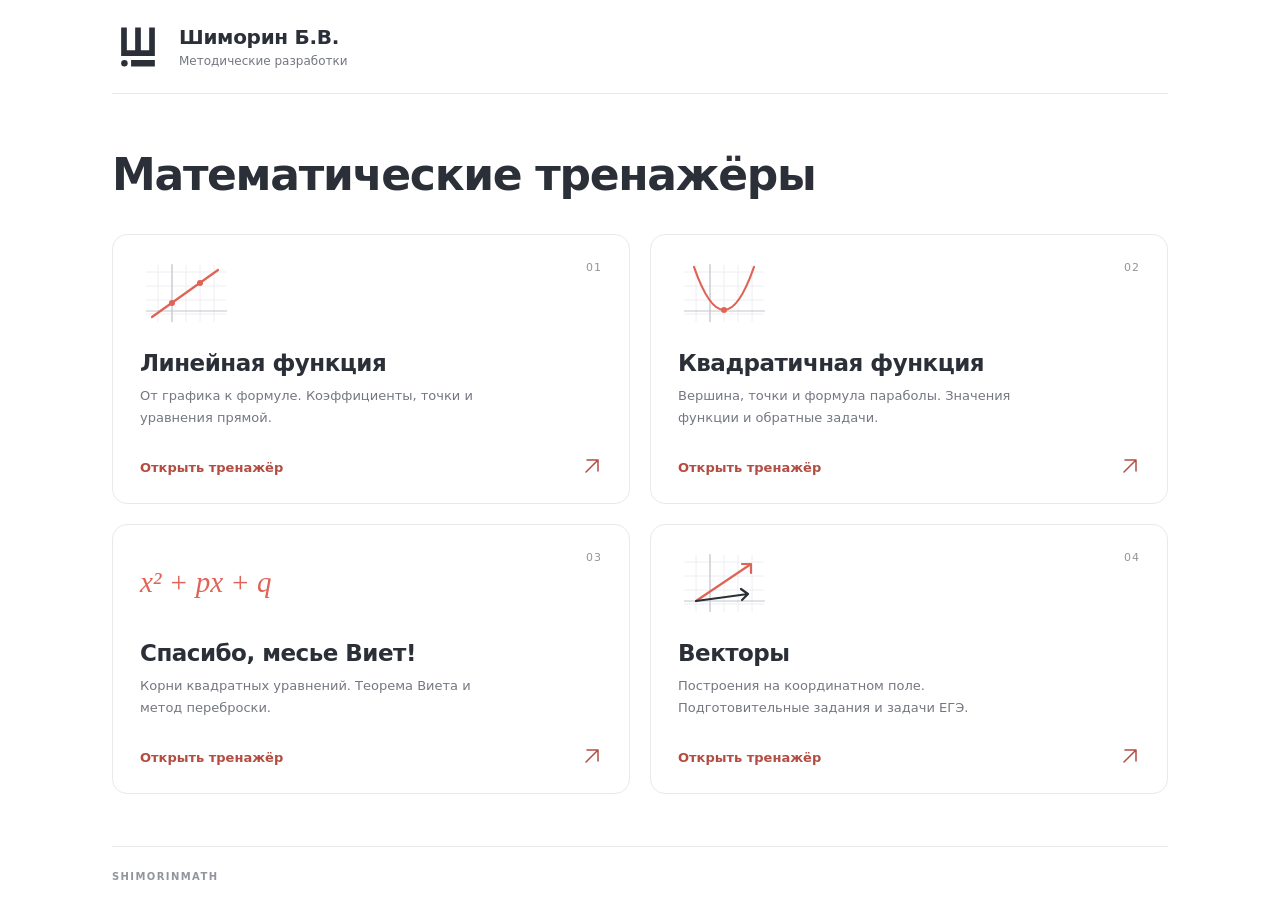
==== commit 03431f17: "Use the author's logo and signature in trainer headers Move the SHIMORINMATH wordmark to footers. Us" ====
--- a/index.html
+++ b/index.html
@@ -11,7 +11,7 @@
 <body>
  <a class="skip" href="#trainers">К тренажёрам</a>
  <div class="page">
-  <header class="site-header"><a class="brand" href="./" aria-label="SHIMORINMATH, главная">SHIMORIN<span>MATH</span></a><span class="author">Шиморин Б.В. Методические материалы</span></header>
+  <header class="site-header"><a class="author-identity" href="./" aria-label="Шиморин Б.В. Методические разработки — главная"><img src="brand-logo.svg" width="52" height="52" alt="Логотип Шиморина Б.В."><span><strong>Шиморин Б.В.</strong><small>Методические разработки</small></span></a></header>
   <main id="trainers">
    <h1>Математические тренажёры</h1>
    <div class="trainer-grid">
--- a/catalog.css
+++ b/catalog.css
@@ -1,2 +1,4 @@
 :root{--coral:#E06357;--ink:#2B3038;--muted:#737780;--line:#e8e9ed;--pale:#fff7f5}
-*{box-sizing:border-box}html{color-scheme:light}body{margin:0;background:#fff;color:var(--ink);font:15px/1.5 system-ui,-apple-system,"Segoe UI",Arial,sans-serif}a{color:inherit;text-decoration:none}a:focus-visible{outline:2px solid var(--coral);outline-offset:5px}.page{max-width:1120px;margin:0 auto;padding:0 32px}.site-header{display:flex;align-items:center;justify-content:space-between;gap:24px;min-height:94px;border-bottom:1px solid var(--line)}.brand{font-size:20px;font-weight:800;letter-spacing:1px}.brand span{color:var(--coral)}.author{font-size:11px;color:var(--muted)}main{padding:56px 0 52px}h1{font-size:clamp(30px,4vw,44px);line-height:1.15;letter-spacing:-1.3px;font-weight:650;margin:0 0 33px}.trainer-grid{display:grid;grid-template-columns:repeat(2,minmax(0,1fr));gap:20px}.trainer-card{position:relative;display:flex;flex-direction:column;min-width:0;min-height:270px;padding:25px 27px 23px;border:1px solid var(--line);border-radius:15px;transition:border-color .18s,background .18s}.trainer-card:hover{border-color:#e9afa7;background:#fffcfb}.card-top{display:flex;align-items:center;justify-content:space-between;gap:18px;margin-bottom:23px}.card-icon{width:92px;height:66px;color:var(--coral);flex-shrink:0}.card-icon .grid{stroke:#eeeeF1;stroke-width:1;fill:none}.card-icon .axes{stroke:#c3c6cc;stroke-width:1.2;fill:none}.card-icon .plot{stroke:currentColor;stroke-width:2.2;fill:none;stroke-linecap:round;stroke-linejoin:round}.card-icon .ink{stroke:var(--ink)}.card-number{align-self:flex-start;color:#92959d;font-size:11px;font-variant-numeric:tabular-nums;letter-spacing:1px}h2{margin:0 0 8px;font-size:23px;line-height:1.25;letter-spacing:-.5px;font-weight:650}.trainer-card p{margin:0 0 23px;max-width:370px;color:var(--muted);font-size:13px;line-height:1.65}.open{margin-top:auto;display:flex;align-items:center;justify-content:space-between;color:#b34c41;font-size:13px;font-weight:600}.open span:last-child{font-size:22px;font-weight:400;line-height:1}.formula-icon{width:auto;min-width:92px;display:grid;place-items:center;font:italic 29px/1.1 "Cambria Math",Georgia,serif;color:var(--coral);height:66px}.site-footer{border-top:1px solid var(--line);padding:22px 0 25px;font-size:10px;font-weight:650;color:#92959d;letter-spacing:1.4px}.skip{position:fixed;top:-100px;left:12px;padding:10px;background:white;z-index:2}.skip:focus{top:12px}@media(max-width:680px){.page{padding:0 20px}.site-header{min-height:82px;gap:15px}.brand{font-size:17px}.author{font-size:9px;max-width:140px;text-align:right}main{padding:35px 0}.trainer-grid{grid-template-columns:1fr;gap:14px}h1{margin-bottom:24px;font-size:32px}.trainer-card{min-height:240px;padding:22px}.card-top{margin-bottom:18px}h2{font-size:22px}.trainer-card p{font-size:13px;margin-bottom:19px}}@media(prefers-reduced-motion:reduce){*{transition:none!important}}
+*{box-sizing:border-box}html{color-scheme:light}body{margin:0;background:#fff;color:var(--ink);font:15px/1.5 system-ui,-apple-system,"Segoe UI",Arial,sans-serif}a{color:inherit;text-decoration:none}a:focus-visible{outline:2px solid var(--coral);outline-offset:5px}.page{max-width:1120px;margin:0 auto;padding:0 32px}.site-header{display:flex;align-items:center;justify-content:space-between;gap:24px;min-height:94px;border-bottom:1px solid var(--line)}main{padding:56px 0 52px}h1{font-size:clamp(30px,4vw,44px);line-height:1.15;letter-spacing:-1.3px;font-weight:650;margin:0 0 33px}.trainer-grid{display:grid;grid-template-columns:repeat(2,minmax(0,1fr));gap:20px}.trainer-card{position:relative;display:flex;flex-direction:column;min-width:0;min-height:270px;padding:25px 27px 23px;border:1px solid var(--line);border-radius:15px;transition:border-color .18s,background .18s}.trainer-card:hover{border-color:#e9afa7;background:#fffcfb}.card-top{display:flex;align-items:center;justify-content:space-between;gap:18px;margin-bottom:23px}.card-icon{width:92px;height:66px;color:var(--coral);flex-shrink:0}.card-icon .grid{stroke:#eeeeF1;stroke-width:1;fill:none}.card-icon .axes{stroke:#c3c6cc;stroke-width:1.2;fill:none}.card-icon .plot{stroke:currentColor;stroke-width:2.2;fill:none;stroke-linecap:round;stroke-linejoin:round}.card-icon .ink{stroke:var(--ink)}.card-number{align-self:flex-start;color:#92959d;font-size:11px;font-variant-numeric:tabular-nums;letter-spacing:1px}h2{margin:0 0 8px;font-size:23px;line-height:1.25;letter-spacing:-.5px;font-weight:650}.trainer-card p{margin:0 0 23px;max-width:370px;color:var(--muted);font-size:13px;line-height:1.65}.open{margin-top:auto;display:flex;align-items:center;justify-content:space-between;color:#b34c41;font-size:13px;font-weight:600}.open span:last-child{font-size:22px;font-weight:400;line-height:1}.formula-icon{width:auto;min-width:92px;display:grid;place-items:center;font:italic 29px/1.1 "Cambria Math",Georgia,serif;color:var(--coral);height:66px}.site-footer{border-top:1px solid var(--line);padding:22px 0 25px;font-size:10px;font-weight:650;color:#92959d;letter-spacing:1.4px}.skip{position:fixed;top:-100px;left:12px;padding:10px;background:white;z-index:2}.skip:focus{top:12px}@media(max-width:680px){.page{padding:0 20px}.site-header{min-height:82px;gap:15px}main{padding:35px 0}.trainer-grid{grid-template-columns:1fr;gap:14px}h1{margin-bottom:24px;font-size:32px}.trainer-card{min-height:240px;padding:22px}.card-top{margin-bottom:18px}h2{font-size:22px}.trainer-card p{font-size:13px;margin-bottom:19px}}@media(prefers-reduced-motion:reduce){*{transition:none!important}}
+
+.author-identity{display:inline-flex;align-items:center;gap:15px;min-width:0;color:var(--ink);line-height:1.3}.author-identity img{display:block;width:52px;height:52px;flex:0 0 52px}.author-identity strong{display:block;font-size:20px;font-weight:650;letter-spacing:-.3px}.author-identity small{display:block;margin-top:4px;font-size:12px;font-weight:400;color:var(--muted)}@media(max-width:680px){.author-identity{gap:12px}.author-identity img{width:44px;height:44px;flex-basis:44px}.author-identity strong{font-size:18px}.author-identity small{font-size:11px}}
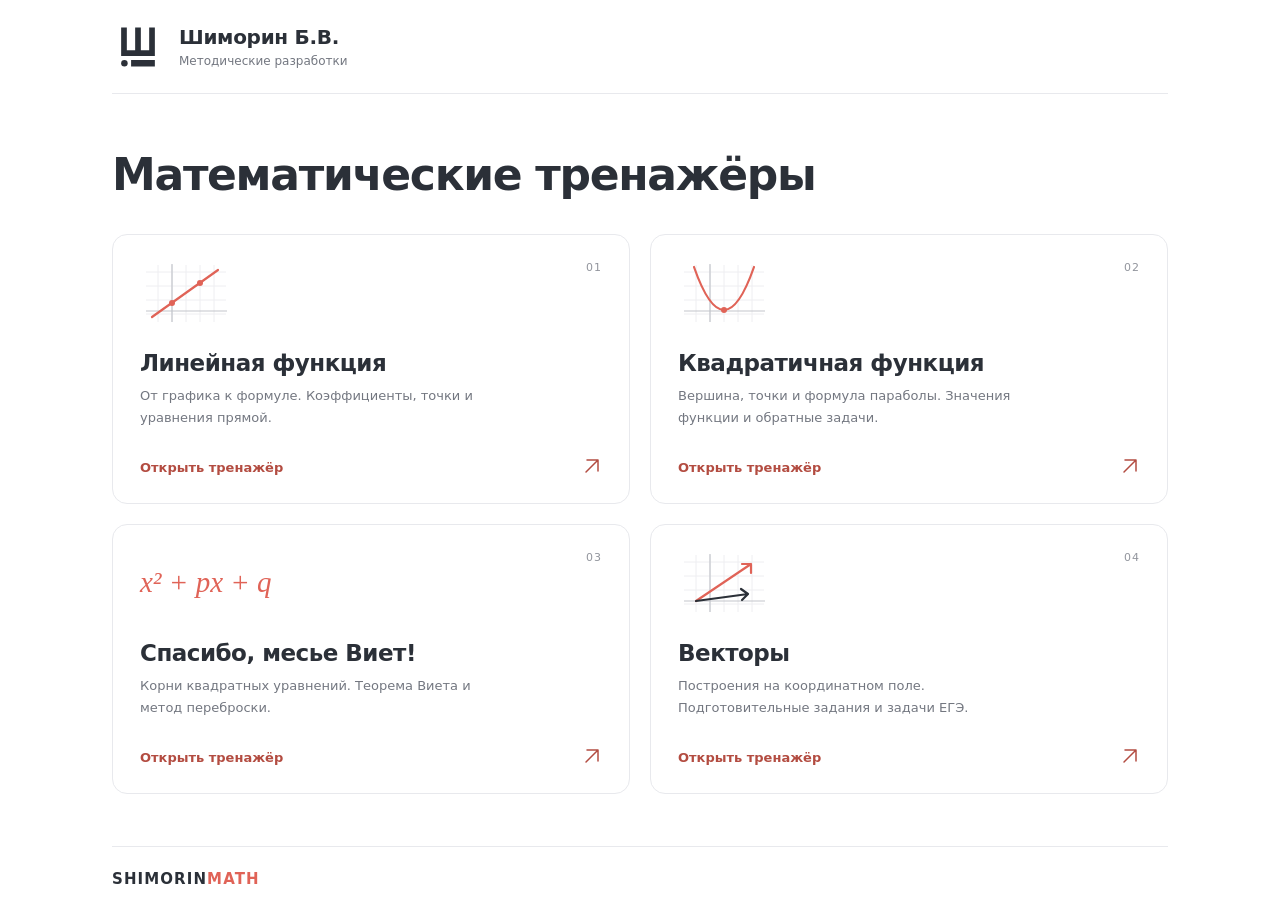
==== commit 39a25089: "Restore two-tone footer wordmark and animated author logo Reuse the existing 90-degree turn, hold an" ====
--- a/index.html
+++ b/index.html
@@ -7,11 +7,14 @@
  <title>Тренажёры · SHIMORINMATH</title>
  <link rel="icon" href="SHIMORINMATH_Favicon.svg" type="image/svg+xml">
  <link rel="stylesheet" href="catalog.css">
+ <link rel="stylesheet" href="catalog-identity.css">
+ <link rel="stylesheet" href="brand-details.css">
+ <script defer src="brand-motion.js"></script>
 </head>
 <body>
  <a class="skip" href="#trainers">К тренажёрам</a>
  <div class="page">
-  <header class="site-header"><a class="author-identity" href="./" aria-label="Шиморин Б.В. Методические разработки — главная"><img src="brand-logo.svg" width="52" height="52" alt="Логотип Шиморина Б.В."><span><strong>Шиморин Б.В.</strong><small>Методические разработки</small></span></a></header>
+  <header class="site-header"><div class="author-identity"><button class="logo-trigger" type="button" data-animated-logo aria-label="Анимировать логотип Шиморина Б.В." title="Повернуть логотип" style="--logo-size:52px"><img data-logo-mark src="brand-logo.svg" width="52" height="52" alt="Логотип Шиморина Б.В."></button><a class="author-copy" href="./" aria-label="Шиморин Б.В. Методические разработки — главная"><strong>Шиморин Б.В.</strong><small>Методические разработки</small></a></div></header>
   <main id="trainers">
    <h1>Математические тренажёры</h1>
    <div class="trainer-grid">
@@ -33,7 +36,7 @@
     </a>
    </div>
   </main>
-  <footer class="site-footer">SHIMORINMATH</footer>
+  <footer class="site-footer"><span class="shimorin-wordmark" aria-label="SHIMORINMATH"><span>SHIMORIN</span><span class="wordmark-accent">MATH</span></span></footer>
  </div>
 </body>
 </html>
--- a/catalog.css
+++ b/catalog.css
@@ -1,4 +1,3 @@
 :root{--coral:#E06357;--ink:#2B3038;--muted:#737780;--line:#e8e9ed;--pale:#fff7f5}
 *{box-sizing:border-box}html{color-scheme:light}body{margin:0;background:#fff;color:var(--ink);font:15px/1.5 system-ui,-apple-system,"Segoe UI",Arial,sans-serif}a{color:inherit;text-decoration:none}a:focus-visible{outline:2px solid var(--coral);outline-offset:5px}.page{max-width:1120px;margin:0 auto;padding:0 32px}.site-header{display:flex;align-items:center;justify-content:space-between;gap:24px;min-height:94px;border-bottom:1px solid var(--line)}main{padding:56px 0 52px}h1{font-size:clamp(30px,4vw,44px);line-height:1.15;letter-spacing:-1.3px;font-weight:650;margin:0 0 33px}.trainer-grid{display:grid;grid-template-columns:repeat(2,minmax(0,1fr));gap:20px}.trainer-card{position:relative;display:flex;flex-direction:column;min-width:0;min-height:270px;padding:25px 27px 23px;border:1px solid var(--line);border-radius:15px;transition:border-color .18s,background .18s}.trainer-card:hover{border-color:#e9afa7;background:#fffcfb}.card-top{display:flex;align-items:center;justify-content:space-between;gap:18px;margin-bottom:23px}.card-icon{width:92px;height:66px;color:var(--coral);flex-shrink:0}.card-icon .grid{stroke:#eeeeF1;stroke-width:1;fill:none}.card-icon .axes{stroke:#c3c6cc;stroke-width:1.2;fill:none}.card-icon .plot{stroke:currentColor;stroke-width:2.2;fill:none;stroke-linecap:round;stroke-linejoin:round}.card-icon .ink{stroke:var(--ink)}.card-number{align-self:flex-start;color:#92959d;font-size:11px;font-variant-numeric:tabular-nums;letter-spacing:1px}h2{margin:0 0 8px;font-size:23px;line-height:1.25;letter-spacing:-.5px;font-weight:650}.trainer-card p{margin:0 0 23px;max-width:370px;color:var(--muted);font-size:13px;line-height:1.65}.open{margin-top:auto;display:flex;align-items:center;justify-content:space-between;color:#b34c41;font-size:13px;font-weight:600}.open span:last-child{font-size:22px;font-weight:400;line-height:1}.formula-icon{width:auto;min-width:92px;display:grid;place-items:center;font:italic 29px/1.1 "Cambria Math",Georgia,serif;color:var(--coral);height:66px}.site-footer{border-top:1px solid var(--line);padding:22px 0 25px;font-size:10px;font-weight:650;color:#92959d;letter-spacing:1.4px}.skip{position:fixed;top:-100px;left:12px;padding:10px;background:white;z-index:2}.skip:focus{top:12px}@media(max-width:680px){.page{padding:0 20px}.site-header{min-height:82px;gap:15px}main{padding:35px 0}.trainer-grid{grid-template-columns:1fr;gap:14px}h1{margin-bottom:24px;font-size:32px}.trainer-card{min-height:240px;padding:22px}.card-top{margin-bottom:18px}h2{font-size:22px}.trainer-card p{font-size:13px;margin-bottom:19px}}@media(prefers-reduced-motion:reduce){*{transition:none!important}}
 
-.author-identity{display:inline-flex;align-items:center;gap:15px;min-width:0;color:var(--ink);line-height:1.3}.author-identity img{display:block;width:52px;height:52px;flex:0 0 52px}.author-identity strong{display:block;font-size:20px;font-weight:650;letter-spacing:-.3px}.author-identity small{display:block;margin-top:4px;font-size:12px;font-weight:400;color:var(--muted)}@media(max-width:680px){.author-identity{gap:12px}.author-identity img{width:44px;height:44px;flex-basis:44px}.author-identity strong{font-size:18px}.author-identity small{font-size:11px}}
--- a/catalog-identity.css
+++ b/catalog-identity.css
@@ -0,0 +1 @@
+.author-identity{display:inline-flex;align-items:center;gap:15px;min-width:0;color:var(--ink);line-height:1.3}.author-identity img{display:block;width:52px;height:52px;flex:0 0 52px}.author-identity strong{display:block;font-size:20px;font-weight:650;letter-spacing:-.3px}.author-identity small{display:block;margin-top:4px;font-size:12px;font-weight:400;color:var(--muted)}@media(max-width:680px){.author-identity{gap:12px}.author-identity img{width:44px;height:44px;flex-basis:44px}.author-identity strong{font-size:18px}.author-identity small{font-size:11px}}
--- a/brand-details.css
+++ b/brand-details.css
@@ -0,0 +1 @@
+.logo-trigger{display:inline-grid;place-items:center;flex:0 0 auto;width:var(--logo-size,52px);height:var(--logo-size,52px);padding:0;border:0;border-radius:7px;background:transparent;color:inherit;box-shadow:none;cursor:pointer;line-height:1;vertical-align:middle;touch-action:manipulation}.logo-trigger:hover,.logo-trigger:active{background:transparent;box-shadow:none;transform:none}.logo-trigger:focus-visible{outline:2px solid #E06357;outline-offset:4px}.logo-trigger [data-logo-mark]{display:block;width:100%;height:100%;transform-origin:50% 50%}.logo-trigger [data-logo-mark].signature-turn{animation:signature-turn 2.1s cubic-bezier(.4,0,.2,1) both}@keyframes signature-turn{0%{transform:rotate(0deg)}28.571%{transform:rotate(-90deg)}71.429%{transform:rotate(-90deg)}100%{transform:rotate(0deg)}}.shimorin-wordmark{display:inline-block;color:#2B3038;font:800 15px/1.4 system-ui,-apple-system,"Segoe UI",Arial,sans-serif;letter-spacing:1.1px;white-space:nowrap}.shimorin-wordmark .wordmark-accent{color:#E06357}.shimorin-wordmark>span{font:inherit;letter-spacing:inherit}@media(max-width:680px){.author-identity .logo-trigger{width:44px;height:44px}}@media(max-width:650px){.sidebar .author-logo.logo-trigger{width:38px;height:38px}}@media(prefers-reduced-motion:reduce){.logo-trigger [data-logo-mark].signature-turn{animation:none!important}}
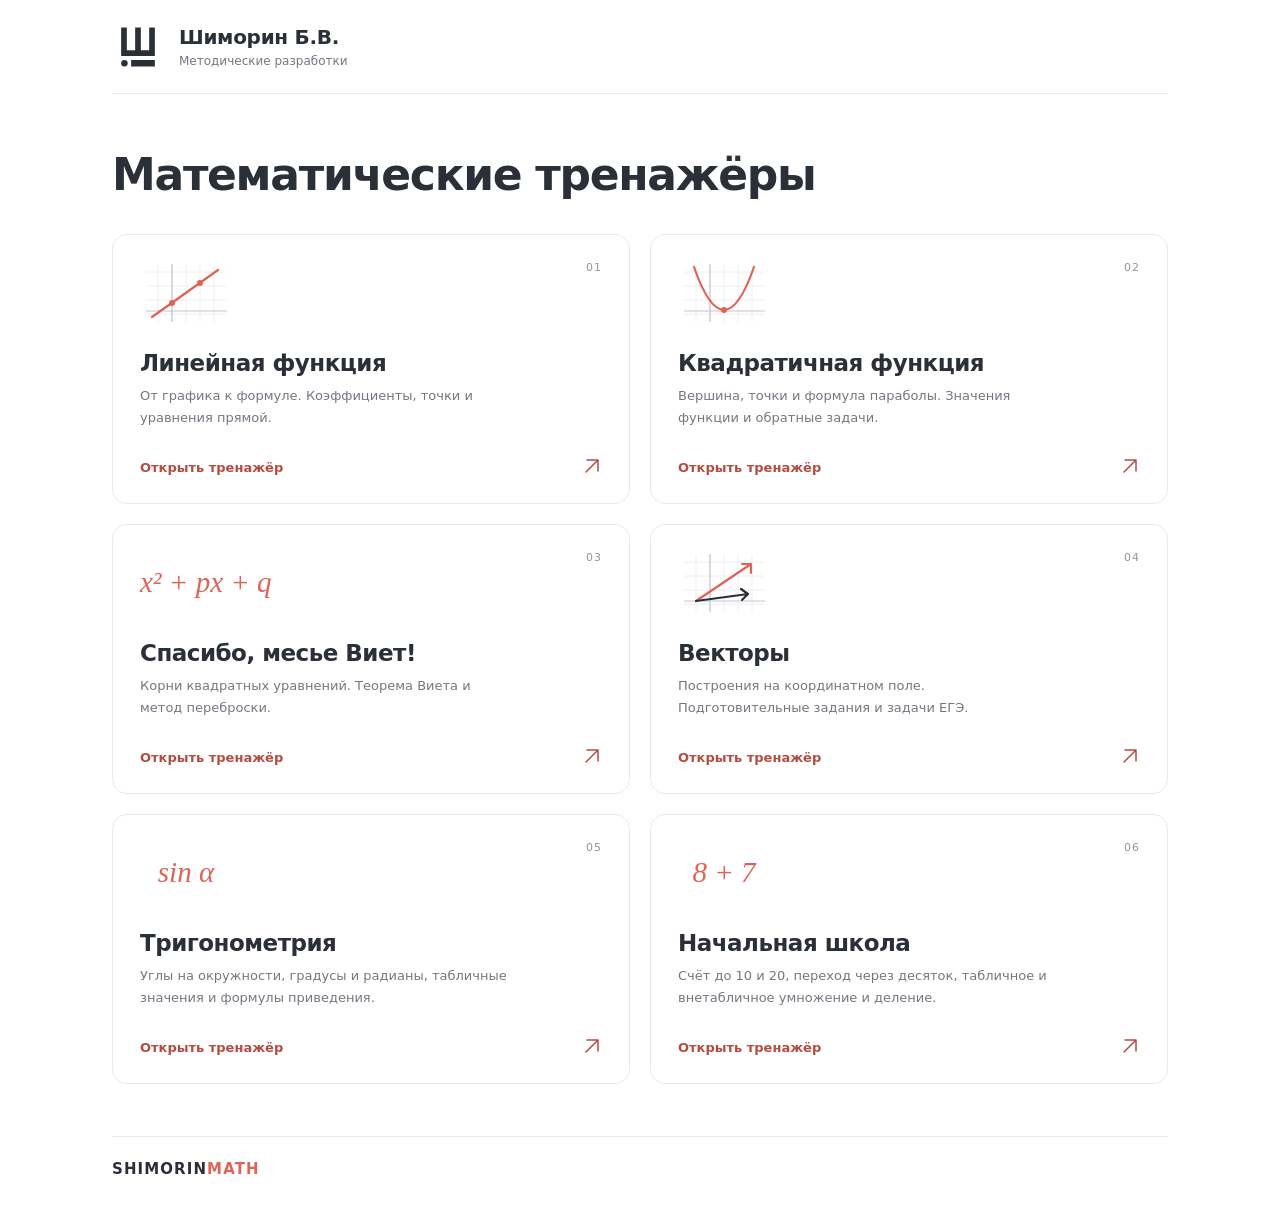
==== commit c63669ad: "Добавить в каталог тригонометрию и серию для начальной школы" ====
--- a/index.html
+++ b/index.html
@@ -3,7 +3,7 @@
 <head>
  <meta charset="utf-8"><meta name="viewport" content="width=device-width,initial-scale=1">
  <meta name="theme-color" content="#E06357">
- <meta name="description" content="Тренажёры SHIMORINMATH: линейная и квадратичная функции, теорема Виета, векторы.">
+ <meta name="description" content="Тренажёры SHIMORINMATH: линейная и квадратичная функции, теорема Виета, векторы, тригонометрия и устный счёт.">
  <title>Тренажёры · SHIMORINMATH</title>
  <link rel="icon" href="SHIMORINMATH_Favicon.svg" type="image/svg+xml">
  <link rel="stylesheet" href="catalog.css">
@@ -34,6 +34,14 @@
      <div class="card-top"><svg class="card-icon" viewBox="0 0 92 66" aria-hidden="true"><path class="grid" d="M6 12H86M6 26H86M6 40H86M6 54H86M18 5V62M32 5V62M46 5V62M60 5V62M74 5V62"/><path class="axes" d="M6 51H87M32 62V4"/><path class="plot" d="M18 51L73 14M64 14H73V23"/><path class="plot ink" d="M18 51L70 44M63 39L70 44L64 50"/></svg><span class="card-number">04</span></div>
      <h2>Векторы</h2><p>Построения на координатном поле. Подготовительные задания и задачи ЕГЭ.</p><span class="open"><span>Открыть тренажёр</span><span aria-hidden="true"><svg viewBox="0 0 20 20" width="20" height="20" fill="none" stroke="currentColor" stroke-width="1.5" stroke-linecap="round" stroke-linejoin="round"><path d="M4 16L16 4M5 4H16V15"/></svg></span></span>
     </a>
+    <a class="trainer-card" href="trigonometry/" aria-label="Тригонометрия — открыть тренажёр">
+     <div class="card-top"><div class="formula-icon" aria-hidden="true">sin α</div><span class="card-number">05</span></div>
+     <h2>Тригонометрия</h2><p>Углы на окружности, градусы и радианы, табличные значения и формулы приведения.</p><span class="open"><span>Открыть тренажёр</span><span aria-hidden="true"><svg viewBox="0 0 20 20" width="20" height="20" fill="none" stroke="currentColor" stroke-width="1.5" stroke-linecap="round" stroke-linejoin="round"><path d="M4 16L16 4M5 4H16V15"/></svg></span></span>
+    </a>
+    <a class="trainer-card" href="arithmetic/" aria-label="Начальная школа — открыть тренажёр">
+     <div class="card-top"><div class="formula-icon" aria-hidden="true">8 + 7</div><span class="card-number">06</span></div>
+     <h2>Начальная школа</h2><p>Счёт до 10 и 20, переход через десяток, табличное и внетабличное умножение и деление.</p><span class="open"><span>Открыть тренажёр</span><span aria-hidden="true"><svg viewBox="0 0 20 20" width="20" height="20" fill="none" stroke="currentColor" stroke-width="1.5" stroke-linecap="round" stroke-linejoin="round"><path d="M4 16L16 4M5 4H16V15"/></svg></span></span>
+    </a>
    </div>
   </main>
   <footer class="site-footer"><span class="shimorin-wordmark" aria-label="SHIMORINMATH"><span>SHIMORIN</span><span class="wordmark-accent">MATH</span></span></footer>
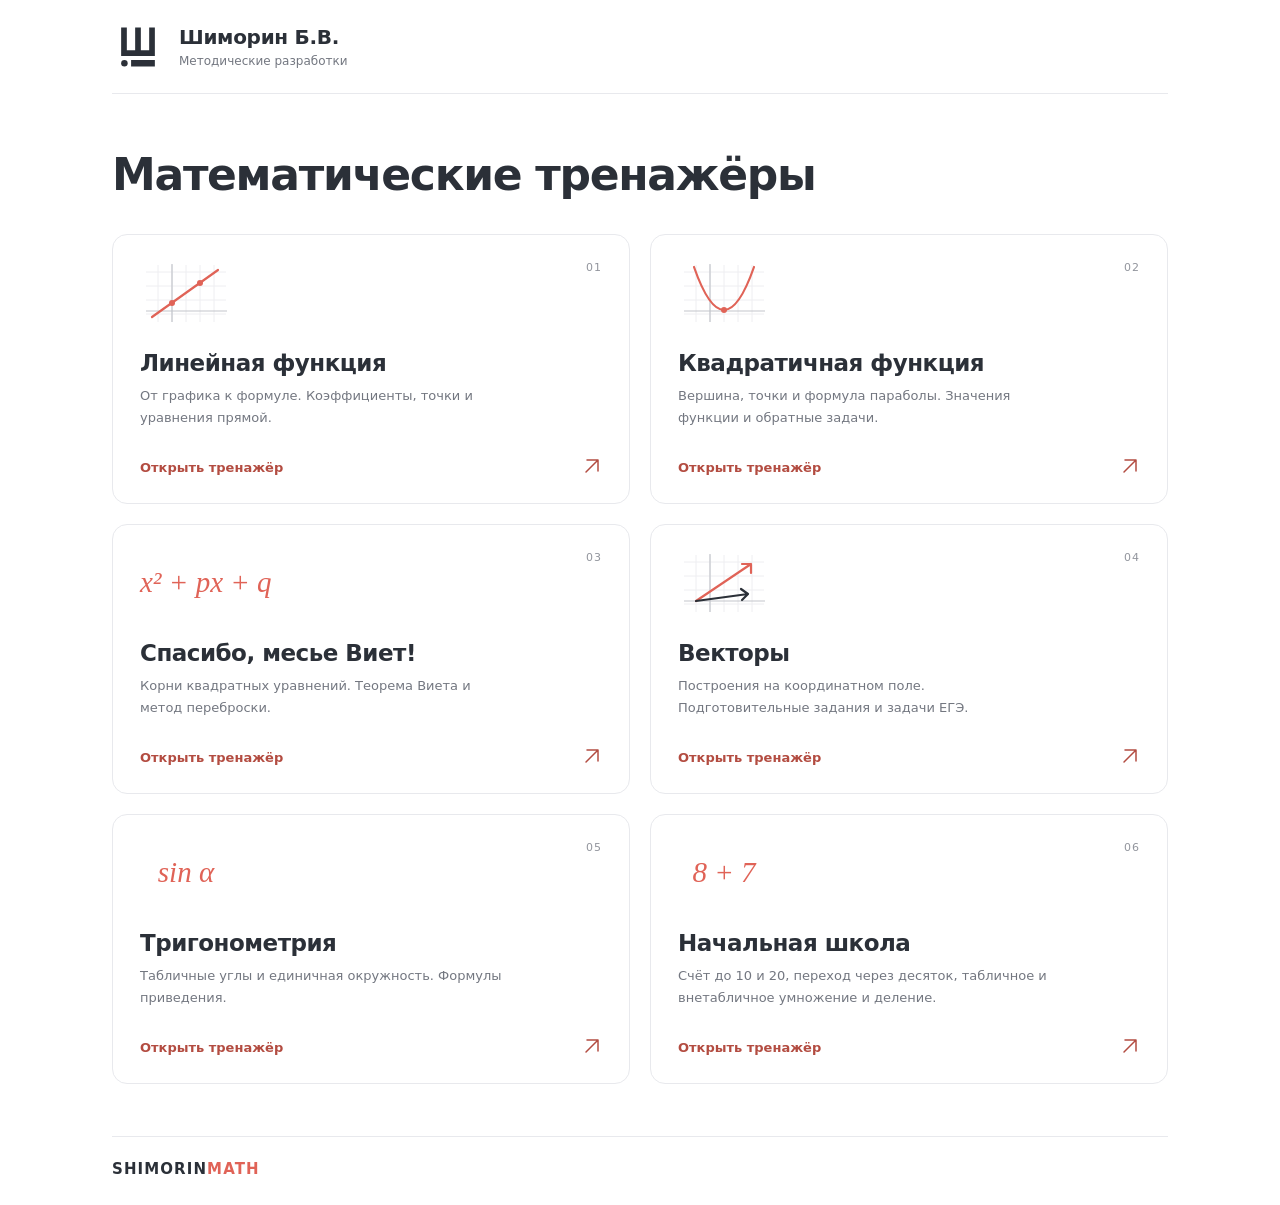
==== commit a89bdcef: "Перенести два авторских тренажёра по тригонометрии из оригиналов" ====
--- a/index.html
+++ b/index.html
@@ -36,7 +36,7 @@
     </a>
     <a class="trainer-card" href="trigonometry/" aria-label="Тригонометрия — открыть тренажёр">
      <div class="card-top"><div class="formula-icon" aria-hidden="true">sin α</div><span class="card-number">05</span></div>
-     <h2>Тригонометрия</h2><p>Углы на окружности, градусы и радианы, табличные значения и формулы приведения.</p><span class="open"><span>Открыть тренажёр</span><span aria-hidden="true"><svg viewBox="0 0 20 20" width="20" height="20" fill="none" stroke="currentColor" stroke-width="1.5" stroke-linecap="round" stroke-linejoin="round"><path d="M4 16L16 4M5 4H16V15"/></svg></span></span>
+     <h2>Тригонометрия</h2><p>Табличные углы и единичная окружность. Формулы приведения.</p><span class="open"><span>Открыть тренажёр</span><span aria-hidden="true"><svg viewBox="0 0 20 20" width="20" height="20" fill="none" stroke="currentColor" stroke-width="1.5" stroke-linecap="round" stroke-linejoin="round"><path d="M4 16L16 4M5 4H16V15"/></svg></span></span>
     </a>
     <a class="trainer-card" href="arithmetic/" aria-label="Начальная школа — открыть тренажёр">
      <div class="card-top"><div class="formula-icon" aria-hidden="true">8 + 7</div><span class="card-number">06</span></div>
